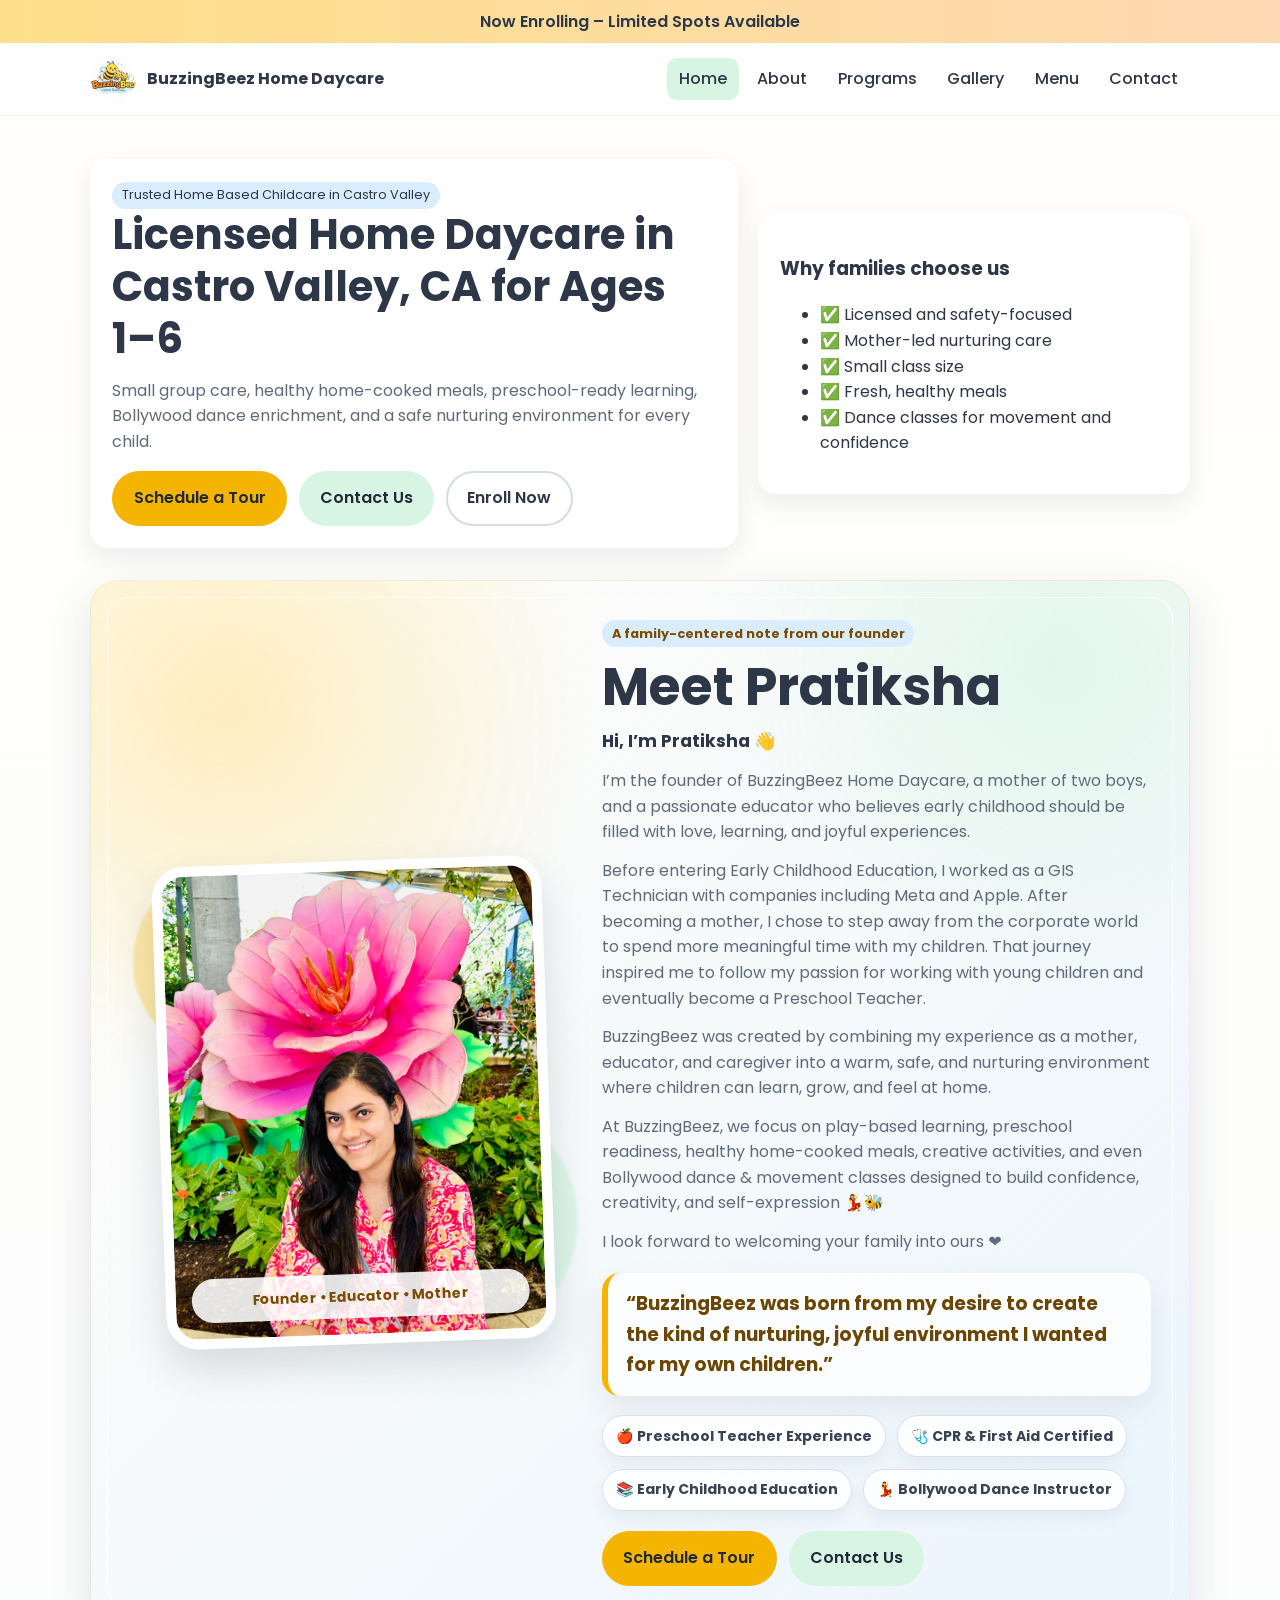
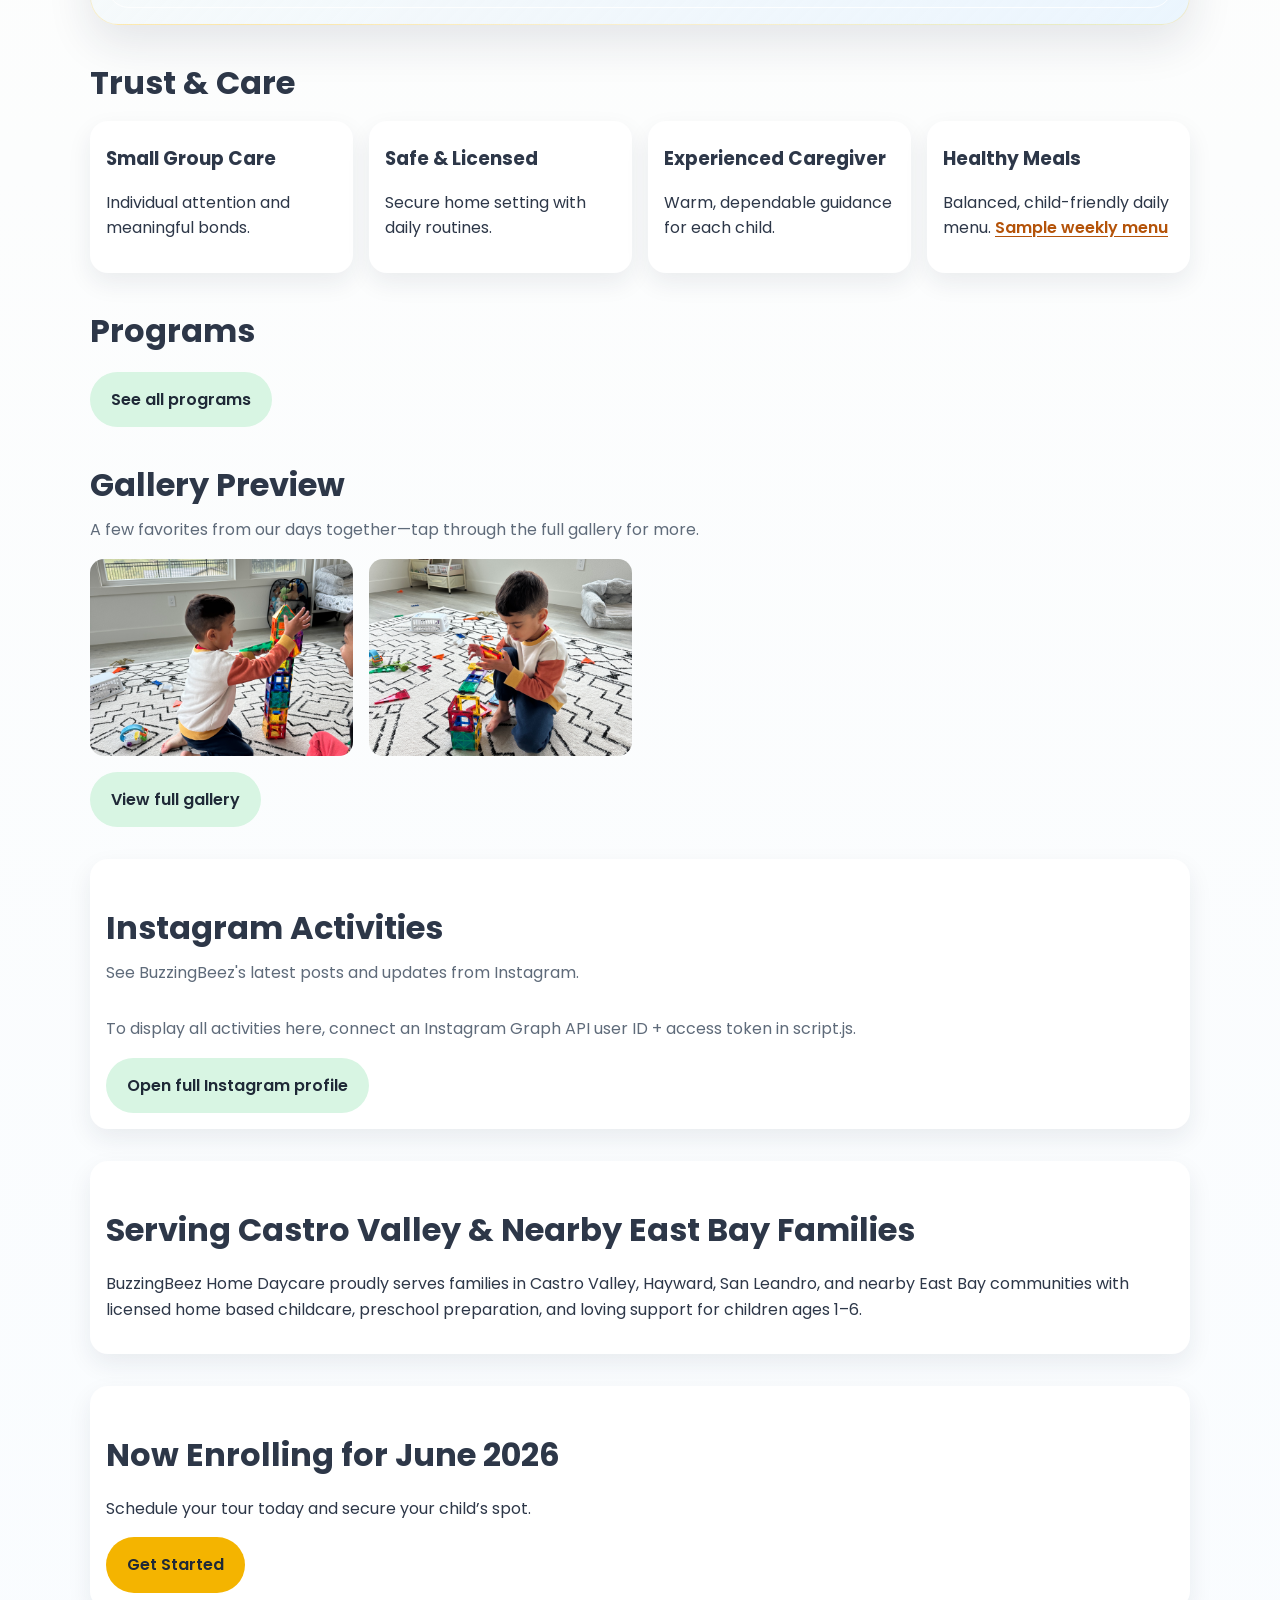
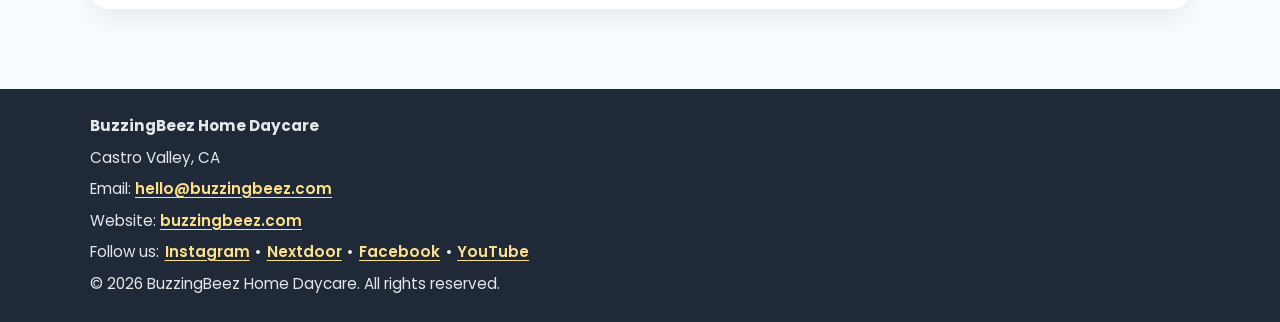
==== index.html @ 868f7691 "Add Instagram activities section with Graph API integration" ====
<!doctype html>
<html lang="en">
<head>
  <meta charset="UTF-8" />
  <meta name="viewport" content="width=device-width,initial-scale=1" />
  <title>Licensed Home Daycare in Castro Valley, CA | BuzzingBeez Home Daycare</title>
  <meta name="description" content="Licensed home daycare in Castro Valley for ages 1–6 with small group care, healthy home-cooked meals, preschool learning, and Bollywood dance enrichment." />
  <meta name="keywords" content="daycare, Castro Valley daycare, home daycare" />
  <link rel="canonical" href="https://buzzingbeez.com/" />
  <meta property="og:type" content="website" />
  <meta property="og:title" content="Licensed Home Daycare in Castro Valley, CA | BuzzingBeez Home Daycare" />
  <meta property="og:description" content="Licensed home daycare in Castro Valley for ages 1–6 with small group care, healthy home-cooked meals, preschool learning, and Bollywood dance enrichment." />
  <meta property="og:url" content="https://buzzingbeez.com/" />
  <meta property="og:image" content="https://buzzingbeez.com/assets/logo.png" />
  <meta name="twitter:card" content="summary_large_image" />
  <meta name="twitter:title" content="Licensed Home Daycare in Castro Valley, CA | BuzzingBeez Home Daycare" />
  <meta name="twitter:description" content="Licensed home daycare in Castro Valley for ages 1–6 with small group care, healthy home-cooked meals, preschool learning, and Bollywood dance enrichment." />
  <meta name="twitter:image" content="https://buzzingbeez.com/assets/logo.png" />

  <link rel="preconnect" href="https://fonts.googleapis.com">
  <link rel="preconnect" href="https://fonts.gstatic.com" crossorigin>
  <link href="https://fonts.googleapis.com/css2?family=Poppins:wght@400;500;600;700&display=swap" rel="stylesheet">
  <link rel="icon" href="assets/logo.png" type="image/png">
  <link rel="stylesheet" href="styles.css" />
<!-- Google tag (gtag.js) -->
<script async src="https://www.googletagmanager.com/gtag/js?id=G-1Y5N1Q3XLL"></script>
<script>
  window.dataLayer = window.dataLayer || [];
  function gtag(){dataLayer.push(arguments);}
  gtag('js', new Date());

  gtag('config', 'G-1Y5N1Q3XLL');
</script>
<script type="application/ld+json">
{
  "@context":"https://schema.org",
  "@type":["LocalBusiness","ChildCare","Preschool"],
  "name":"BuzzingBeez Home Daycare",
  "url":"https://buzzingbeez.com/",
  "image":"https://buzzingbeez.com/assets/logo.png",
  "telephone":"+1-510-674-7996",
  "email":"hello@buzzingbeez.com",
  "address":{"@type":"PostalAddress","streetAddress":"25852 Five Canyons Pkwy","addressLocality":"Castro Valley","addressRegion":"CA","postalCode":"94552","addressCountry":"US"},
  "areaServed":["Castro Valley","Hayward","San Leandro","East Bay"],
  "priceRange":"$$",
  "openingHoursSpecification":[{"@type":"OpeningHoursSpecification","dayOfWeek":["Monday","Tuesday","Wednesday","Thursday","Friday"],"opens":"08:30","closes":"17:30"}],
  "description":"Licensed home based childcare in Castro Valley for ages 1–6 with preschool learning, healthy meals, and dance enrichment."
}
</script>
</head>
<body>
  <div class="banner">Now Enrolling – Limited Spots Available</div>
  <header class="site-header"><div class="container header-inner"><a class="brand" href="index.html"><img src="assets/logo.png" alt="BuzzingBeez logo"><span>BuzzingBeez Home Daycare</span></a><button class="menu-toggle" aria-label="Open menu" aria-expanded="false">☰</button><nav class="nav-links"><a class="active" href="index.html">Home</a><a href="about.html">About</a><a href="programs.html">Programs</a><a href="gallery.html">Gallery</a><a href="menu.html">Menu</a><a href="contact.html">Contact</a></nav></div></header>
  <main class="container">
    <section class="hero"><div class="hero-card fade-in"><span class="badge">Trusted Home Based Childcare in Castro Valley</span><h1>Licensed Home Daycare in Castro Valley, CA for Ages 1–6</h1><p>Small group care, healthy home-cooked meals, preschool-ready learning, Bollywood dance enrichment, and a safe nurturing environment for every child.</p><div class="btn-row"><a class="btn btn-primary" href="contact.html">Schedule a Tour</a><a class="btn btn-secondary" href="contact.html">Contact Us</a><a class="btn btn-outline" href="contact.html#inquiry-form">Enroll Now</a></div></div><div class="hero-card fade-in"><h3>Why families choose us</h3><ul><li>✅ Licensed and safety-focused</li><li>✅ Mother-led nurturing care</li><li>✅ Small class size</li><li>✅ Fresh, healthy meals</li><li>✅ Dance classes for movement and confidence</li></ul></div></section>
    <section class="section meet-pratiksha fade-in" aria-labelledby="meet-pratiksha-title">
      <div class="meet-pratiksha__photo-wrap">
        <div class="meet-pratiksha__accent meet-pratiksha__accent--sun" aria-hidden="true"></div>
        <div class="meet-pratiksha__accent meet-pratiksha__accent--mint" aria-hidden="true"></div>
        <figure class="meet-pratiksha__photo-card">
          <img src="assets/gallery/pratiksha.jpg" alt="Pratiksha helping children during play-based learning at BuzzingBeez Home Daycare" decoding="async" fetchpriority="high">
          <figcaption>Founder • Educator • Mother</figcaption>
        </figure>
      </div>
      <div class="meet-pratiksha__content">
        <span class="badge meet-pratiksha__eyebrow">A family-centered note from our founder</span>
        <h2 id="meet-pratiksha-title">Meet Pratiksha</h2>
        <div class="meet-pratiksha__bio">
          <p><strong>Hi, I’m Pratiksha 👋</strong></p>
          <p>I’m the founder of BuzzingBeez Home Daycare, a mother of two boys, and a passionate educator who believes early childhood should be filled with love, learning, and joyful experiences.</p>
          <p>Before entering Early Childhood Education, I worked as a GIS Technician with companies including Meta and Apple. After becoming a mother, I chose to step away from the corporate world to spend more meaningful time with my children. That journey inspired me to follow my passion for working with young children and eventually become a Preschool Teacher.</p>
          <p>BuzzingBeez was created by combining my experience as a mother, educator, and caregiver into a warm, safe, and nurturing environment where children can learn, grow, and feel at home.</p>
          <p>At BuzzingBeez, we focus on play-based learning, preschool readiness, healthy home-cooked meals, creative activities, and even Bollywood dance &amp; movement classes designed to build confidence, creativity, and self-expression 💃🐝</p>
          <p>I look forward to welcoming your family into ours ❤️</p>
        </div>
        <blockquote class="meet-pratiksha__quote">“BuzzingBeez was born from my desire to create the kind of nurturing, joyful environment I wanted for my own children.”</blockquote>
        <div class="meet-pratiksha__badges" aria-label="Pratiksha qualifications and experience">
          <span>🍎 Preschool Teacher Experience</span>
          <span>🩺 CPR &amp; First Aid Certified</span>
          <span>📚 Early Childhood Education</span>
          <span>💃 Bollywood Dance Instructor</span>
        </div>
        <div class="btn-row meet-pratiksha__actions">
          <a class="btn btn-primary" href="contact.html">Schedule a Tour</a>
          <a class="btn btn-secondary" href="contact.html">Contact Us</a>
        </div>
      </div>
    </section>
    <section class="section fade-in"><h2>Trust & Care</h2><div class="grid cols-4"><article class="card trust-item"><h3>Small Group Care</h3><p>Individual attention and meaningful bonds.</p></article><article class="card trust-item"><h3>Safe & Licensed</h3><p>Secure home setting with daily routines.</p></article><article class="card trust-item"><h3>Experienced Caregiver</h3><p>Warm, dependable guidance for each child.</p></article><article class="card trust-item"><h3>Healthy Meals</h3><p>Balanced, child-friendly daily menu. <a href="menu.html" class="text-link">Sample weekly menu</a></p></article></div></section>
    <section class="section fade-in"><h2>Programs</h2><div class="btn-row"><a class="btn btn-secondary" href="programs.html">See all programs</a></div></section>
    <section class="section fade-in"><h2>Gallery Preview</h2><p class="section-lead">A few favorites from our days together—tap through the full gallery for more.</p><div class="grid gallery-grid"><img loading="lazy" decoding="async" fetchpriority="low" src="assets/gallery/photo1.jpg" alt="Children doing art project"><img loading="lazy" decoding="async" fetchpriority="low" src="assets/gallery/photo2.jpg" alt="Play area setup"><img loading="lazy" decoding="async" fetchpriority="low" src="assets/gallery/photo3.jpg" alt="Outdoor playtime"><img loading="lazy" decoding="async" fetchpriority="low" src="assets/gallery/photo4.jpg" alt="Reading corner"></div><div class="btn-row"><a class="btn btn-secondary" href="gallery.html">View full gallery</a></div></section>
    

    <section class="section fade-in" aria-labelledby="instagram-activities-title">
      <div class="card instagram-feed">
        <div class="instagram-feed__header">
          <h2 id="instagram-activities-title">Instagram Activities</h2>
          <p class="section-lead">See BuzzingBeez's latest posts and updates from Instagram.</p>
        </div>
        <div id="instagram-feed-grid" class="instagram-feed__grid" aria-live="polite"></div>
        <p id="instagram-feed-message" class="instagram-feed__message">Loading latest activities…</p>
        <div class="btn-row">
          <a class="btn btn-secondary" href="https://www.instagram.com/buzzingbeezdaycare/" target="_blank" rel="noopener noreferrer">Open full Instagram profile</a>
        </div>
      </div>
    </section>

    <section class="section fade-in"><div class="card"><h2>Serving Castro Valley & Nearby East Bay Families</h2><p>BuzzingBeez Home Daycare proudly serves families in Castro Valley, Hayward, San Leandro, and nearby East Bay communities with licensed home based childcare, preschool preparation, and loving support for children ages 1–6.</p></div></section>
    <section class="section fade-in"><div class="card"><h2>Now Enrolling for June 2026</h2><p>Schedule your tour today and secure your child’s spot.</p><a class="btn btn-primary" href="contact.html">Get Started</a></div></section>
  </main>
  <a class="mobile-sticky-cta" href="contact.html">Schedule a Tour</a>
  <footer class="site-footer"><div class="container footer-grid"><strong>BuzzingBeez Home Daycare</strong><span>Castro Valley, CA</span><span>Email: <a href="mailto:hello@buzzingbeez.com">hello@buzzingbeez.com</a></span><span>Website: <a href="https://buzzingbeez.com/">buzzingbeez.com</a></span><span class="social-links">Follow us: <a href="https://www.instagram.com/buzzingbeezdaycare" target="_blank" rel="noopener noreferrer">Instagram</a> <span aria-hidden="true">•</span> <a href="https://nextdoor.com/page/buzzingbeez-home-daycare-castro-valley-ca/" target="_blank" rel="noopener noreferrer">Nextdoor</a> <span aria-hidden="true">•</span> <a href="https://www.facebook.com/profile.php?id=61589444971246" target="_blank" rel="noopener noreferrer">Facebook</a> <span aria-hidden="true">•</span> <a href="https://www.youtube.com/@buzzingbeezdaycare" target="_blank" rel="noopener noreferrer">YouTube</a></span><span>© 2026 BuzzingBeez Home Daycare. All rights reserved.</span></div></footer>
  <script src="script.js"></script>
</body>
</html>
---- styles.css ----
:root {
  --bg: #fffdf8;
  --surface: #ffffff;
  --text: #2d3748;
  --muted: #5f6b7a;
  --yellow: #ffe08a;
  --mint: #d8f5e3;
  --sky: #d9edff;
  --orange: #ffd9b3;
  --accent: #f4b400;
  --radius: 18px;
  --shadow: 0 10px 24px rgba(25, 38, 60, 0.08);
}
* { box-sizing: border-box; }
html { scroll-behavior: smooth; }
body {
  margin: 0;
  font-family: 'Poppins', system-ui, -apple-system, Segoe UI, Roboto, sans-serif;
  color: var(--text);
  background: linear-gradient(180deg, #fffefb 0%, #f9fcff 100%);
  line-height: 1.6;
}
a { color: inherit; text-decoration: none; }
img { max-width: 100%; display: block; }
.container { width: min(1100px, 92%); margin: 0 auto; }
.site-header {
  position: sticky; top: 0; z-index: 1000;
  backdrop-filter: blur(10px);
  background: rgba(255, 255, 255, 0.9);
  border-bottom: 1px solid #edf2f7;
}
.header-inner { display: flex; align-items: center; justify-content: space-between; padding: .8rem 0; }
.brand { display: flex; align-items: center; gap: .7rem; font-weight: 700; }
.brand img { width: 46px; height: 46px; object-fit: cover; border-radius: 50%; }
.menu-toggle {
  border: 0; background: var(--sky); border-radius: 12px; padding: .5rem .65rem; font-size: 1.2rem;
}
.nav-links { display: none; flex-direction: column; gap: .5rem; padding: .8rem 0 1rem; }
.nav-links a { padding: .5rem .75rem; border-radius: 10px; font-weight: 500; }
.nav-links a:hover, .nav-links a.active { background: var(--mint); }
.nav-links.open { display: flex; }
.banner {
  background: linear-gradient(90deg, var(--yellow), var(--orange));
  text-align: center; padding: .55rem 1rem; font-weight: 600;
}
main { padding: 1.5rem 0 3rem; }
.hero { display: grid; gap: 1.2rem; align-items: center; margin: 1.2rem 0 2rem; }
.hero-card {
  background: var(--surface); border-radius: var(--radius); padding: 1.4rem;
  box-shadow: var(--shadow);
}
.hero h1 { line-height: 1.25; font-size: clamp(1.7rem, 4vw, 2.6rem); margin: 0 0 .8rem; }
.hero p { color: var(--muted); margin: 0; }
.btn-row { display: flex; flex-wrap: wrap; gap: .75rem; margin-top: 1rem; }
.btn {
  display: inline-block; border-radius: 999px; padding: .8rem 1.2rem;
  font-weight: 600; border: 2px solid transparent;
}
.btn-primary { background: var(--accent); color: #1f2937; }
.btn-secondary { background: var(--mint); color: #1f2937; }
.btn-outline { border-color: #d4dce6; background: white; }
.section { margin-top: 2rem; }
.section h2 { font-size: clamp(1.35rem, 3vw, 2rem); margin-bottom: .8rem; }
.grid { display: grid; gap: 1rem; }
.card {
  background: var(--surface); border-radius: var(--radius); padding: 1rem;
  box-shadow: var(--shadow);
}
.section-lead { color: var(--muted); margin: -0.35rem 0 1rem; max-width: 42rem; }
.text-link {
  color: #b45309;
  font-weight: 600;
  text-decoration: underline;
  text-underline-offset: 3px;
}
.text-link:hover { color: #92400e; }
.faq-list { margin: 0; }
.faq-list dt { font-weight: 600; margin-top: 1rem; color: var(--text); }
.faq-list dt:first-child { margin-top: 0; }
.faq-list dd { margin: 0.35rem 0 0; color: var(--muted); padding: 0; }
.menu-note { margin-top: 1rem; }
.menu-note p { margin: 0; color: var(--muted); }

.meet-pratiksha {
  position: relative;
  display: grid;
  gap: 1.5rem;
  overflow: hidden;
  border: 1px solid rgba(244, 180, 0, 0.18);
  border-radius: 28px;
  padding: clamp(1.1rem, 4vw, 2.4rem);
  background:
    radial-gradient(circle at 12% 12%, rgba(255, 224, 138, 0.52), transparent 28%),
    radial-gradient(circle at 88% 8%, rgba(216, 245, 227, 0.65), transparent 24%),
    linear-gradient(135deg, rgba(255, 253, 248, 0.98), rgba(217, 237, 255, 0.48));
  box-shadow: 0 18px 45px rgba(25, 38, 60, 0.11);
}
.meet-pratiksha::before {
  content: "";
  position: absolute;
  inset: 1rem;
  border: 1px solid rgba(255, 255, 255, 0.85);
  border-radius: 22px;
  pointer-events: none;
}
.meet-pratiksha__photo-wrap {
  position: relative;
  min-height: 360px;
  display: grid;
  place-items: center;
}
.meet-pratiksha__accent {
  position: absolute;
  border-radius: 999px;
  filter: blur(1px);
  animation: float-soft 8s ease-in-out infinite;
}
.meet-pratiksha__accent--sun {
  width: 12rem;
  height: 12rem;
  top: 0.3rem;
  left: 0.2rem;
  background: rgba(255, 224, 138, 0.7);
}
.meet-pratiksha__accent--mint {
  width: 15rem;
  height: 15rem;
  right: 0;
  bottom: 0.2rem;
  background: rgba(216, 245, 227, 0.78);
  animation-delay: -3s;
}
.meet-pratiksha__photo-card {
  position: relative;
  z-index: 1;
  width: min(100%, 390px);
  margin: 0;
  overflow: hidden;
  border: 10px solid rgba(255, 255, 255, 0.88);
  border-radius: 32px;
  background: white;
  box-shadow: 0 20px 42px rgba(45, 55, 72, 0.16);
  transform: rotate(-2deg);
}
.meet-pratiksha__photo-card img {
  width: 100%;
  aspect-ratio: 4 / 5;
  object-fit: cover;
  object-position: 58% 42%;
}
.meet-pratiksha__photo-card figcaption {
  position: absolute;
  left: 1rem;
  right: 1rem;
  bottom: 1rem;
  border-radius: 999px;
  padding: .65rem .85rem;
  background: rgba(255, 255, 255, 0.88);
  color: #7a4c00;
  font-size: .88rem;
  font-weight: 700;
  text-align: center;
  box-shadow: 0 8px 22px rgba(25, 38, 60, 0.1);
}
.meet-pratiksha__content {
  position: relative;
  z-index: 1;
}
.meet-pratiksha__eyebrow {
  background: rgba(255, 224, 138, 0.72);
  color: #7a4c00;
  font-weight: 700;
}
.meet-pratiksha h2 {
  margin: .65rem 0 .8rem;
  line-height: 1.1;
  font-size: clamp(2rem, 5vw, 3.25rem);
}
.meet-pratiksha__bio {
  display: grid;
  gap: .8rem;
  color: var(--muted);
}
.meet-pratiksha__bio p {
  margin: 0;
}
.meet-pratiksha__bio strong {
  color: var(--text);
  font-size: 1.08rem;
}
.meet-pratiksha__quote {
  margin: 1.2rem 0;
  border-left: 6px solid var(--accent);
  border-radius: 18px;
  padding: 1rem 1.1rem;
  background: rgba(255, 255, 255, 0.78);
  color: #6b4600;
  font-size: clamp(1rem, 2vw, 1.18rem);
  font-weight: 700;
  box-shadow: 0 12px 30px rgba(25, 38, 60, 0.08);
}
.meet-pratiksha__badges {
  display: flex;
  flex-wrap: wrap;
  gap: .7rem;
}
.meet-pratiksha__badges span {
  display: inline-flex;
  align-items: center;
  gap: .35rem;
  border: 1px solid rgba(212, 220, 230, 0.85);
  border-radius: 999px;
  padding: .55rem .8rem;
  background: rgba(255, 255, 255, 0.82);
  color: #384252;
  font-size: .88rem;
  font-weight: 700;
  box-shadow: 0 8px 18px rgba(25, 38, 60, 0.06);
}
.meet-pratiksha__actions {
  margin-top: 1.25rem;
}
@keyframes float-soft {
  0%, 100% { transform: translate3d(0, 0, 0) scale(1); }
  50% { transform: translate3d(0.45rem, -0.65rem, 0) scale(1.04); }
}
@media (prefers-reduced-motion: reduce) {
  .meet-pratiksha__accent { animation: none; }
}

.schedule-list {
  display: grid;
  gap: .75rem;
}
.schedule-item {
  display: grid;
  gap: .25rem;
  align-items: center;
  background: var(--surface);
  border-left: 6px solid var(--accent);
  border-radius: 14px;
  padding: .9rem 1rem;
  box-shadow: var(--shadow);
}
.schedule-item time {
  color: #7a4c00;
  font-weight: 700;
}
.schedule-item span {
  color: var(--text);
  font-weight: 500;
}
.badge { display: inline-block; background: var(--sky); border-radius: 999px; padding: .2rem .6rem; font-size: .8rem; }
.trust-item h3 { margin: .4rem 0; }
.gallery-grid { grid-template-columns: repeat(2, 1fr); }
.gallery-grid img { border-radius: 14px; aspect-ratio: 4/3; object-fit: cover; }

.videos-section .section-header { margin-bottom: 1.25rem; }
.videos-section .section-subtitle {
  font-size: clamp(1.35rem, 3vw, 2rem);
  font-weight: 700;
  margin: 0 0 0.5rem;
  color: var(--text);
}
.videos-section .section-description {
  margin: 0;
  max-width: 42rem;
  color: var(--muted);
  line-height: 1.6;
}
.videos-grid {
  display: grid;
  gap: 1rem;
  grid-template-columns: 1fr;
}
.video-card {
  background: var(--surface);
  border-radius: var(--radius);
  overflow: hidden;
  box-shadow: var(--shadow);
  padding: 0;
}
.video-wrapper {
  position: relative;
  width: 100%;
  padding-bottom: 56.25%;
  height: 0;
  background: #111827;
  border-radius: var(--radius);
  overflow: hidden;
}
.video-wrapper iframe {
  position: absolute;
  top: 0;
  left: 0;
  width: 100%;
  height: 100%;
  border: 0;
}

.gallery-placeholder {
  display: grid;
  place-items: center;
  min-height: 140px;
  aspect-ratio: 4/3;
  border: 2px dashed #d4dce6;
  border-radius: 14px;
  background: linear-gradient(135deg, rgba(255, 224, 138, 0.35), rgba(217, 237, 255, 0.55));
  color: var(--muted);
  font-weight: 600;
  text-align: center;
  padding: 1rem;
}
.table-wrap { overflow-x: auto; border-radius: 14px; box-shadow: var(--shadow); }
table { width: 100%; border-collapse: collapse; background: white; }
th, td { padding: .9rem; border-bottom: 1px solid #edf2f7; text-align: left; }
th { background: var(--sky); }
form { display: grid; gap: .9rem; }
label { font-weight: 500; font-size: .95rem; }
input, textarea {
  width: 100%; padding: .75rem .85rem; border-radius: 12px; border: 1px solid #d8e0ea;
  font: inherit;
}
textarea { min-height: 120px; resize: vertical; }
.success {
  display: none; padding: .8rem; border-radius: 12px; background: #ecfdf3; border: 1px solid #88e0b2;
}
.site-footer {
  background: #1f2937; color: #e5e7eb; padding: 1.6rem 0; margin-top: 2rem;
}
.site-footer .footer-grid span:not(.social-links) a {
  color: var(--yellow);
  font-weight: 600;
  text-decoration: underline;
  text-underline-offset: 3px;
}
.footer-grid { display: grid; gap: .45rem; font-size: .95rem; }
.social-links { display: flex; flex-wrap: wrap; gap: .35rem; align-items: center; }
.social-links a { color: var(--yellow); font-weight: 600; text-decoration: underline; text-underline-offset: 3px; }
.social-links a:hover { color: var(--orange); }
.fade-in { opacity: 0; transform: translateY(18px); transition: .5s ease; }
.fade-in.visible { opacity: 1; transform: translateY(0); }
@media (min-width: 768px) {
  .menu-toggle { display: none; }
  .nav-links { display: flex !important; flex-direction: row; align-items: center; gap: .4rem; padding: 0; }
  .hero { grid-template-columns: 1.2fr .8fr; }
  .meet-pratiksha { grid-template-columns: .9fr 1.1fr; align-items: center; }
  .grid.cols-3 { grid-template-columns: repeat(3, 1fr); }
  .grid.cols-4 { grid-template-columns: repeat(4, 1fr); }
  .schedule-item { grid-template-columns: 11rem 1fr; gap: 1rem; }
  .gallery-grid { grid-template-columns: repeat(4, 1fr); }
  .videos-grid { grid-template-columns: repeat(3, 1fr); }
}

.gallery-item { margin: 0; }
.gallery-item figcaption { font-size: .78rem; color: var(--muted); margin-top: .35rem; }
.mobile-sticky-cta { display:none; }
iframe { width:100%; min-height:280px; border:0; border-radius:14px; }
@media (max-width: 768px) {
  .mobile-sticky-cta {
    display:block; position:fixed; bottom:14px; left:50%; transform:translateX(-50%);
    background: var(--accent); color:#1f2937; font-weight:700; padding:.75rem 1.2rem; border-radius:999px;
    box-shadow: 0 10px 24px rgba(25,38,60,.2); z-index:1100;
  }
}

.instagram-feed__grid {
  display: grid;
  grid-template-columns: repeat(auto-fit, minmax(190px, 1fr));
  gap: 0.85rem;
}
.instagram-activity {
  border-radius: 14px;
  overflow: hidden;
  border: 1px solid #e5eaf0;
  background: #fff;
}
.instagram-activity img {
  width: 100%;
  aspect-ratio: 1 / 1;
  object-fit: cover;
}
.instagram-activity__meta {
  padding: .6rem .75rem .75rem;
  font-size: .88rem;
  color: var(--muted);
}
.instagram-feed__message {
  color: var(--muted);
  margin: .9rem 0 0;
}
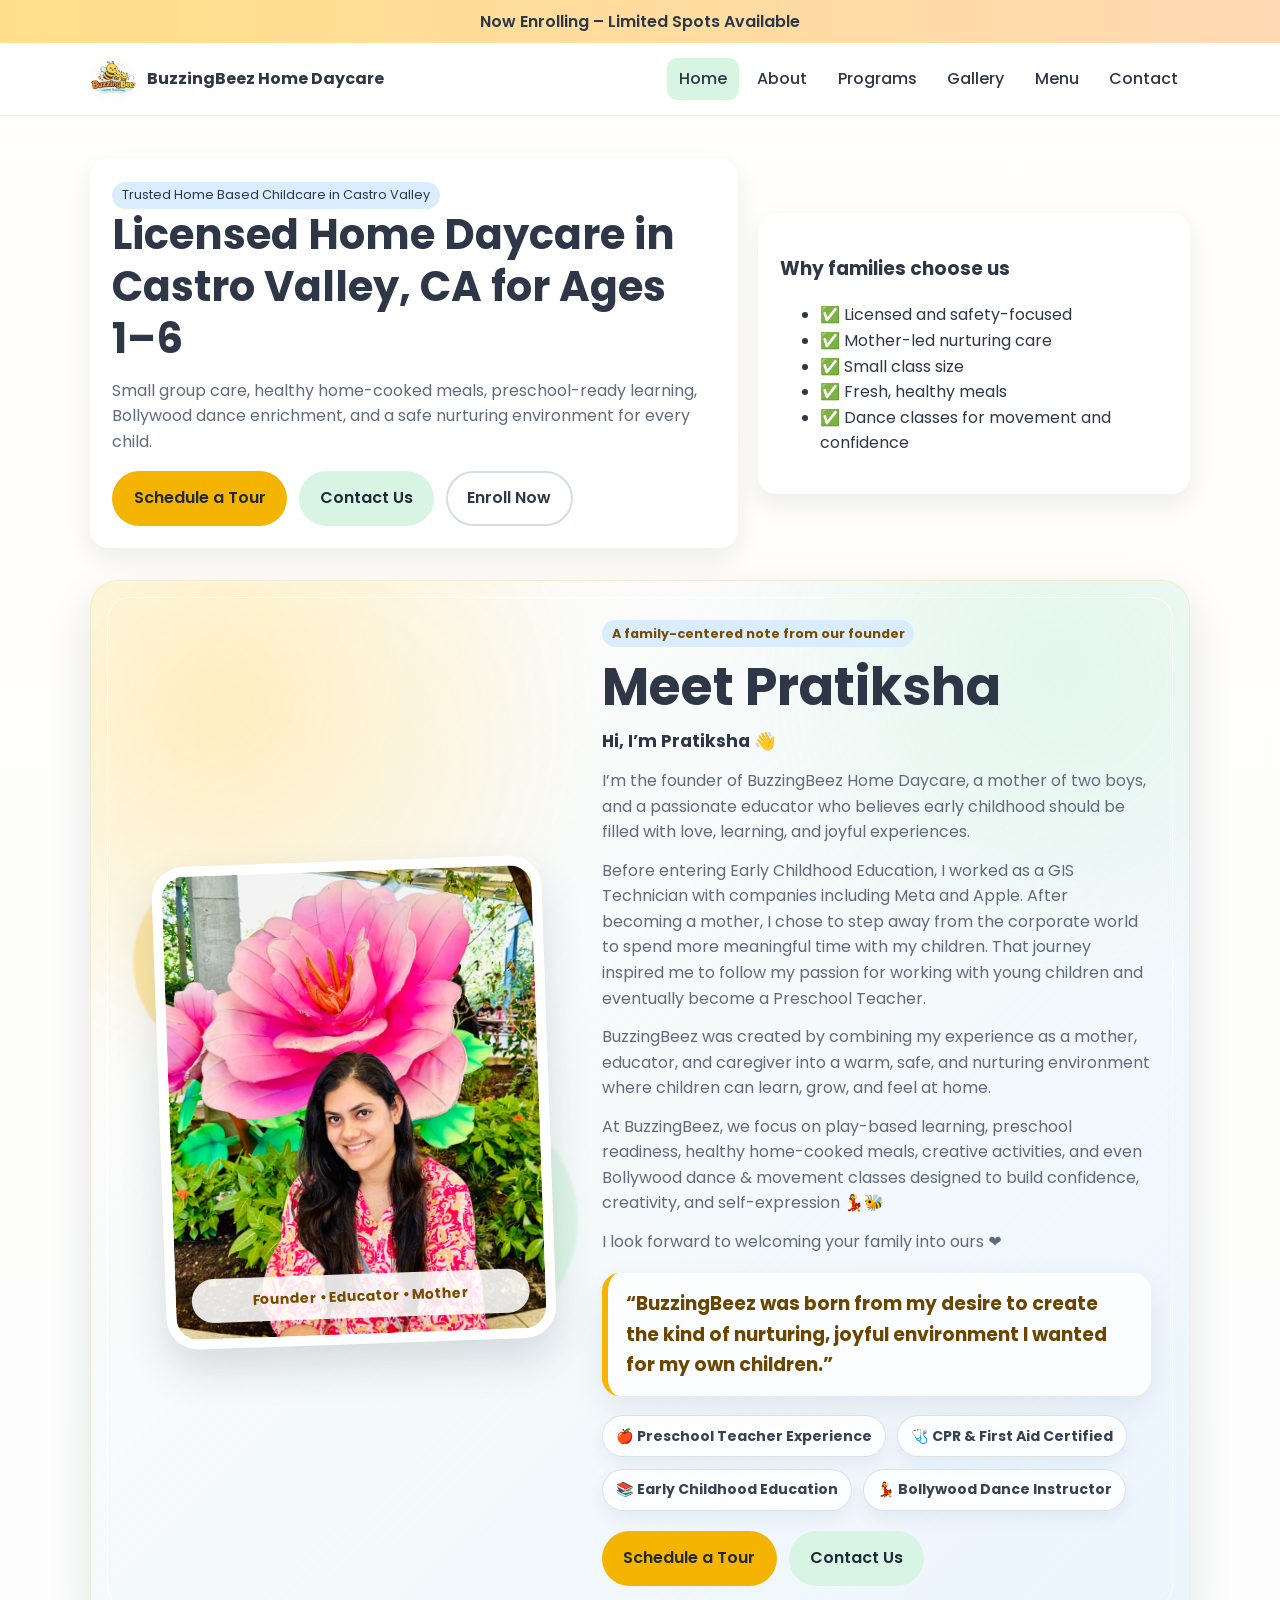
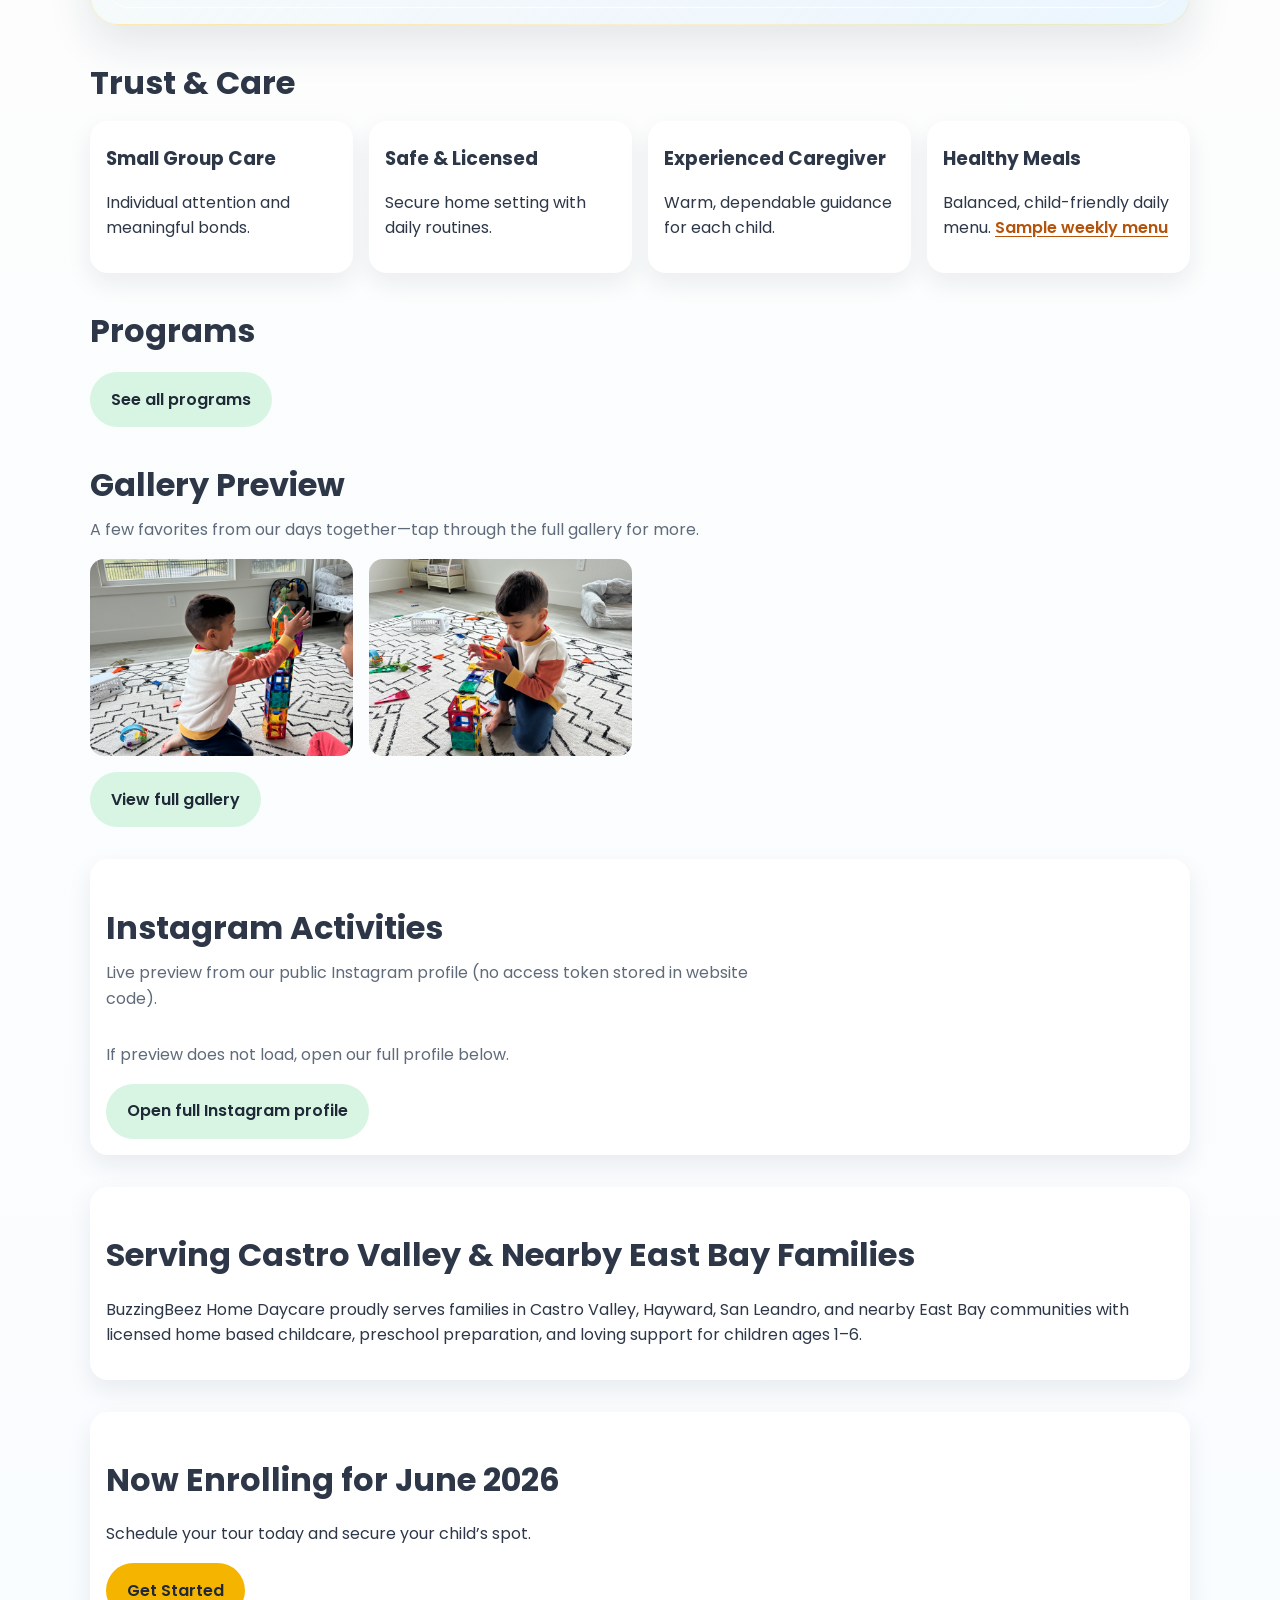
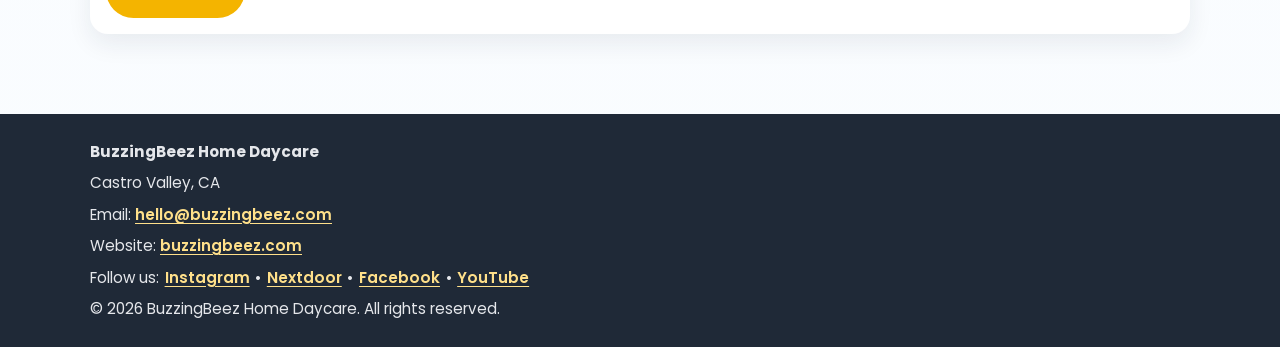
==== commit f71fe3d3: "Switch Instagram section to token-free public embed" ====
--- a/index.html
+++ b/index.html
@@ -95,10 +95,10 @@
       <div class="card instagram-feed">
         <div class="instagram-feed__header">
           <h2 id="instagram-activities-title">Instagram Activities</h2>
-          <p class="section-lead">See BuzzingBeez's latest posts and updates from Instagram.</p>
+          <p class="section-lead">Live preview from our public Instagram profile (no access token stored in website code).</p>
         </div>
-        <div id="instagram-feed-grid" class="instagram-feed__grid" aria-live="polite"></div>
-        <p id="instagram-feed-message" class="instagram-feed__message">Loading latest activities…</p>
+        <blockquote class="instagram-media" data-instgrm-permalink="https://www.instagram.com/buzzingbeezdaycare/?utm_source=ig_embed&utm_campaign=loading" data-instgrm-version="14" style="background:#FFF; border:0; margin:0 auto; max-width:540px; width:100%;"></blockquote>
+        <p class="instagram-feed__message">If preview does not load, open our full profile below.</p>
         <div class="btn-row">
           <a class="btn btn-secondary" href="https://www.instagram.com/buzzingbeezdaycare/" target="_blank" rel="noopener noreferrer">Open full Instagram profile</a>
         </div>
@@ -110,6 +110,7 @@
   </main>
   <a class="mobile-sticky-cta" href="contact.html">Schedule a Tour</a>
   <footer class="site-footer"><div class="container footer-grid"><strong>BuzzingBeez Home Daycare</strong><span>Castro Valley, CA</span><span>Email: <a href="mailto:hello@buzzingbeez.com">hello@buzzingbeez.com</a></span><span>Website: <a href="https://buzzingbeez.com/">buzzingbeez.com</a></span><span class="social-links">Follow us: <a href="https://www.instagram.com/buzzingbeezdaycare" target="_blank" rel="noopener noreferrer">Instagram</a> <span aria-hidden="true">•</span> <a href="https://nextdoor.com/page/buzzingbeez-home-daycare-castro-valley-ca/" target="_blank" rel="noopener noreferrer">Nextdoor</a> <span aria-hidden="true">•</span> <a href="https://www.facebook.com/profile.php?id=61589444971246" target="_blank" rel="noopener noreferrer">Facebook</a> <span aria-hidden="true">•</span> <a href="https://www.youtube.com/@buzzingbeezdaycare" target="_blank" rel="noopener noreferrer">YouTube</a></span><span>© 2026 BuzzingBeez Home Daycare. All rights reserved.</span></div></footer>
+  <script async src="https://www.instagram.com/embed.js"></script>
   <script src="script.js"></script>
 </body>
 </html>
--- a/styles.css
+++ b/styles.css
@@ -364,26 +364,9 @@
   }
 }
 
-.instagram-feed__grid {
-  display: grid;
-  grid-template-columns: repeat(auto-fit, minmax(190px, 1fr));
-  gap: 0.85rem;
-}
-.instagram-activity {
-  border-radius: 14px;
-  overflow: hidden;
-  border: 1px solid #e5eaf0;
-  background: #fff;
-}
-.instagram-activity img {
-  width: 100%;
-  aspect-ratio: 1 / 1;
-  object-fit: cover;
-}
-.instagram-activity__meta {
-  padding: .6rem .75rem .75rem;
-  font-size: .88rem;
-  color: var(--muted);
+.instagram-feed .instagram-media {
+  border-radius: 14px !important;
+  overflow: hidden !important;
 }
 .instagram-feed__message {
   color: var(--muted);
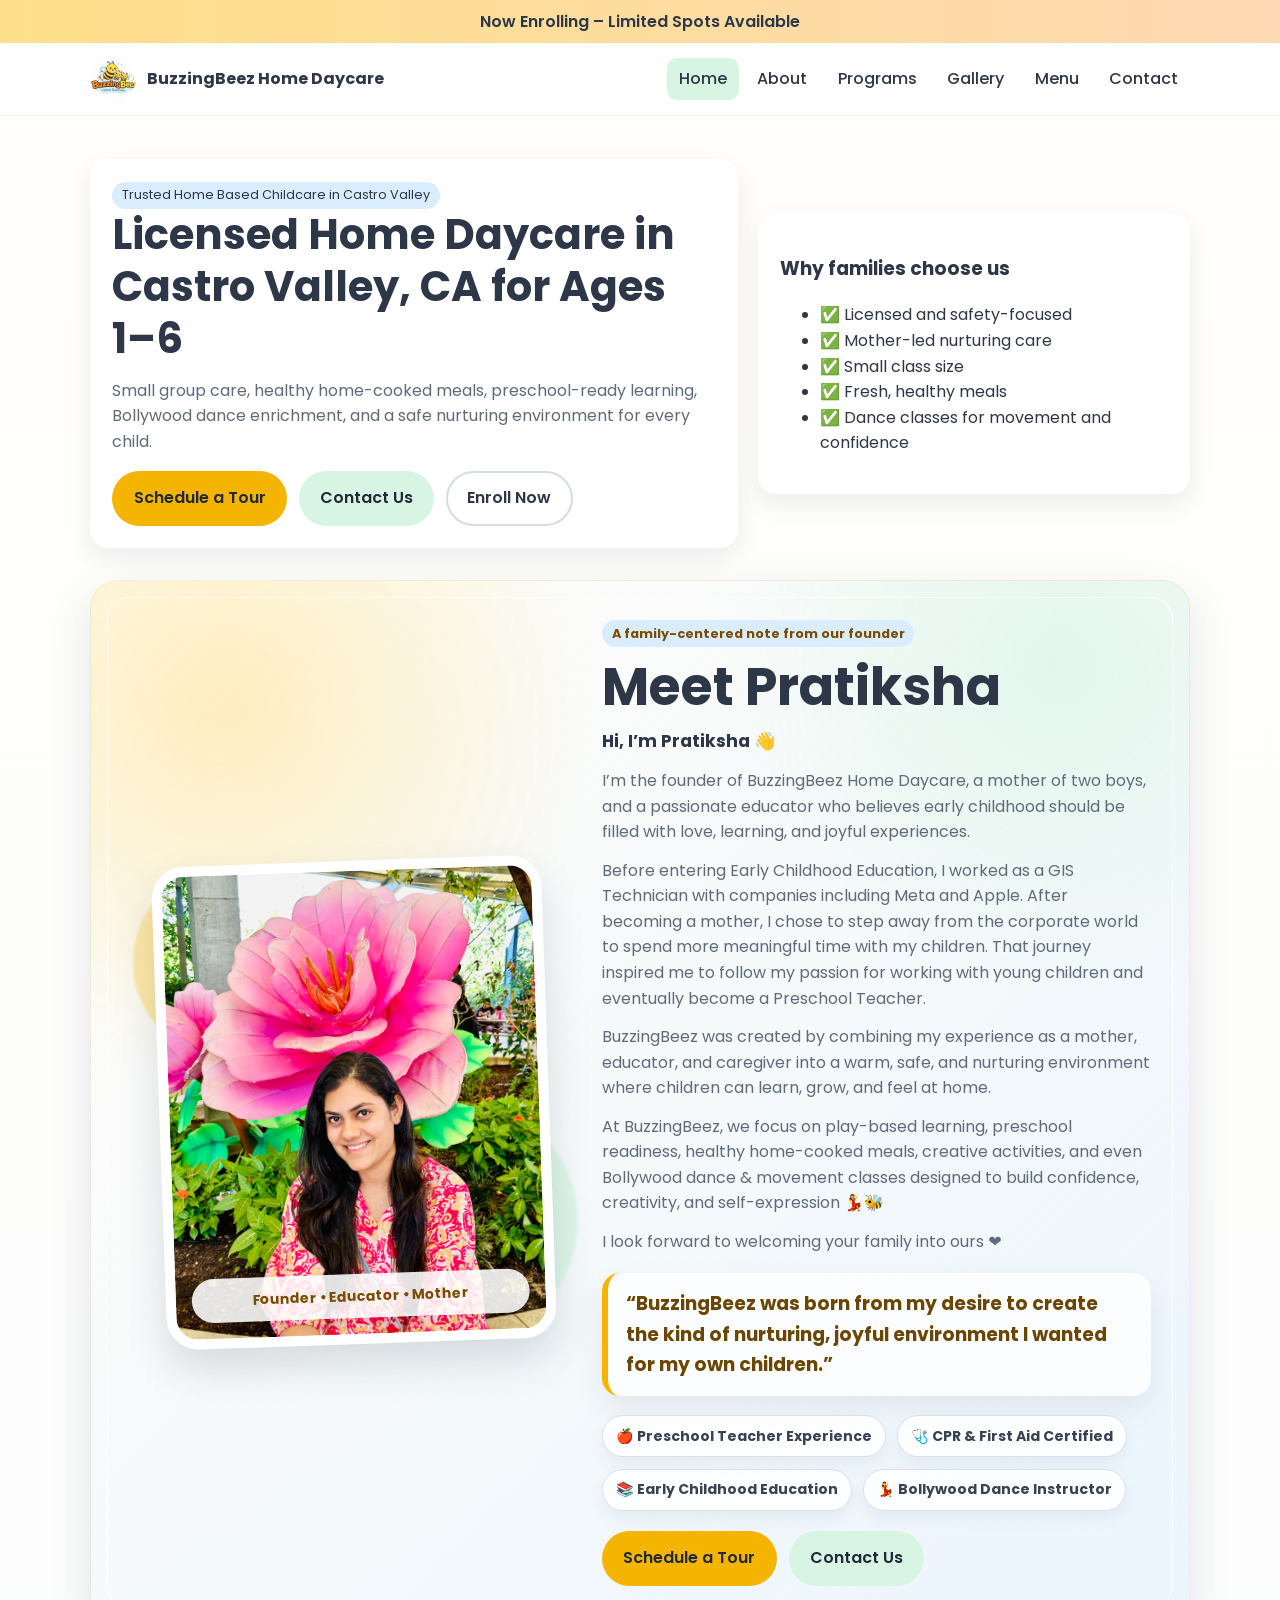
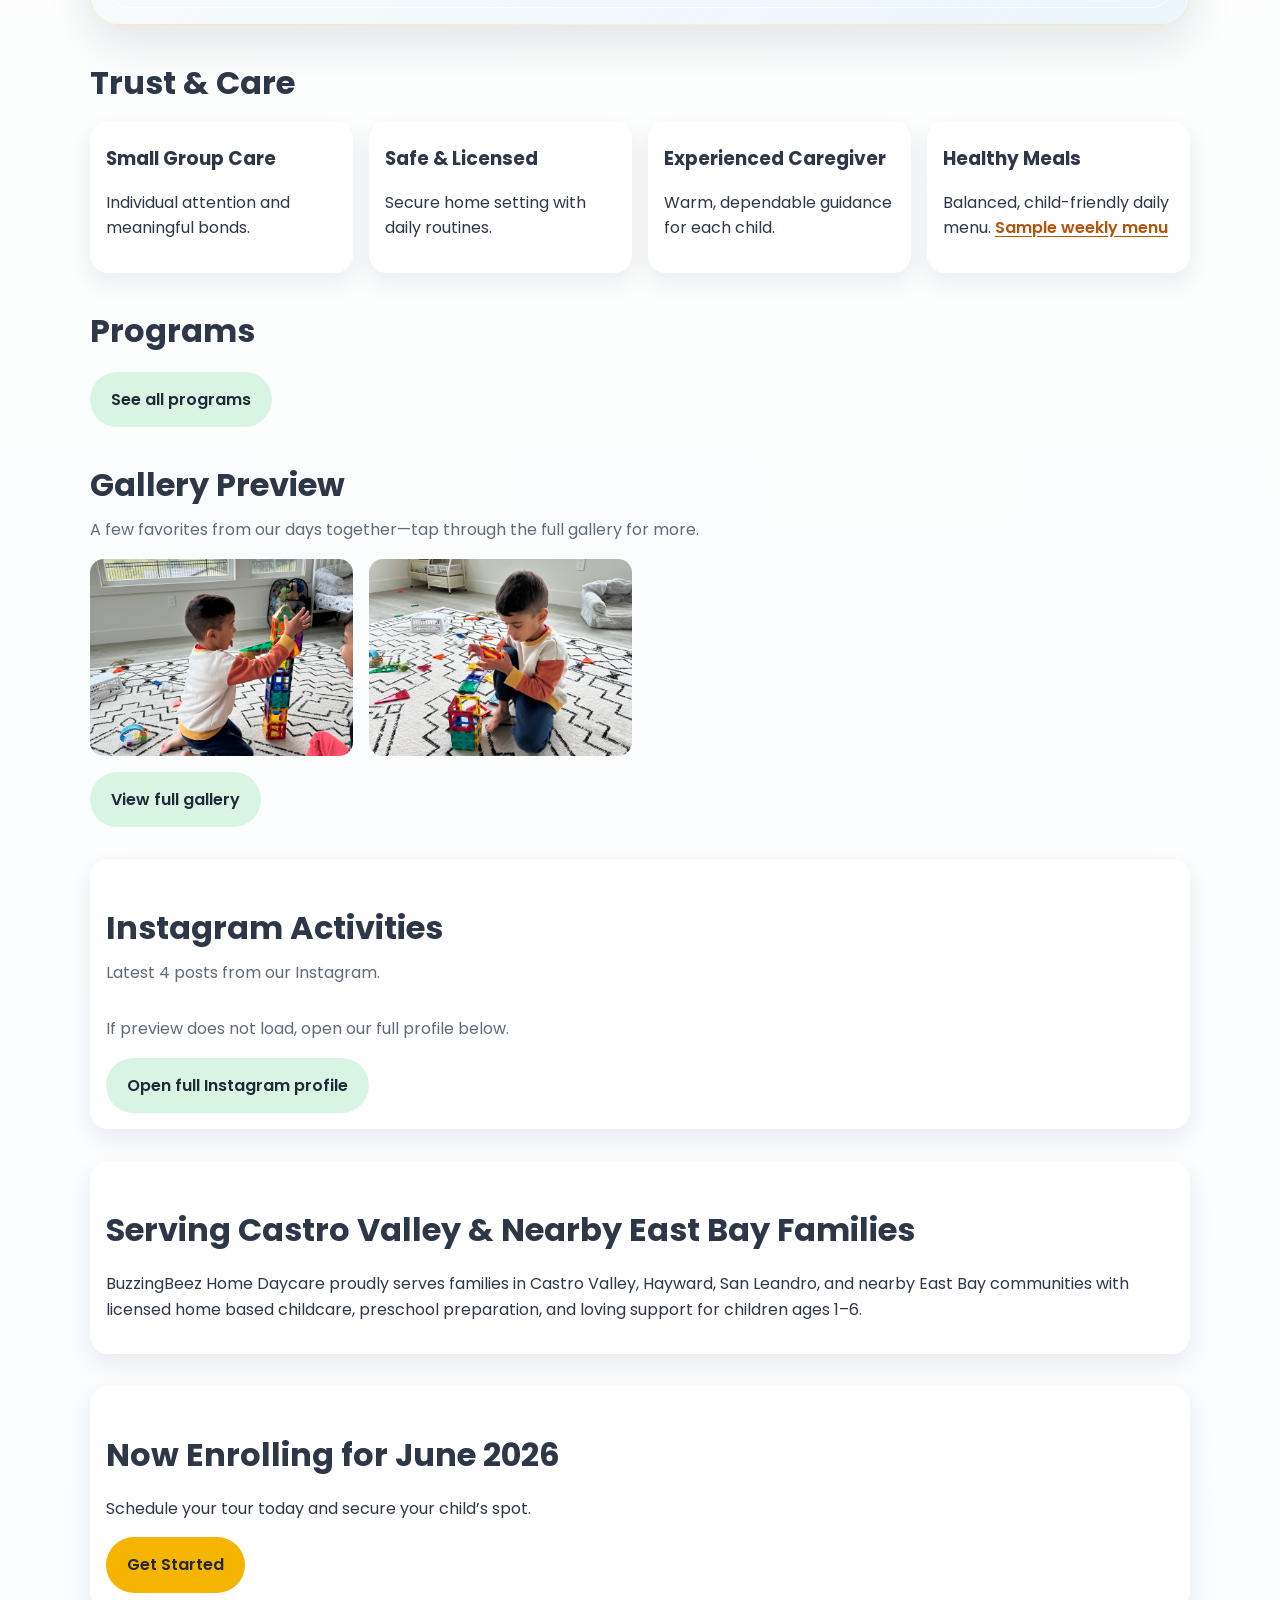
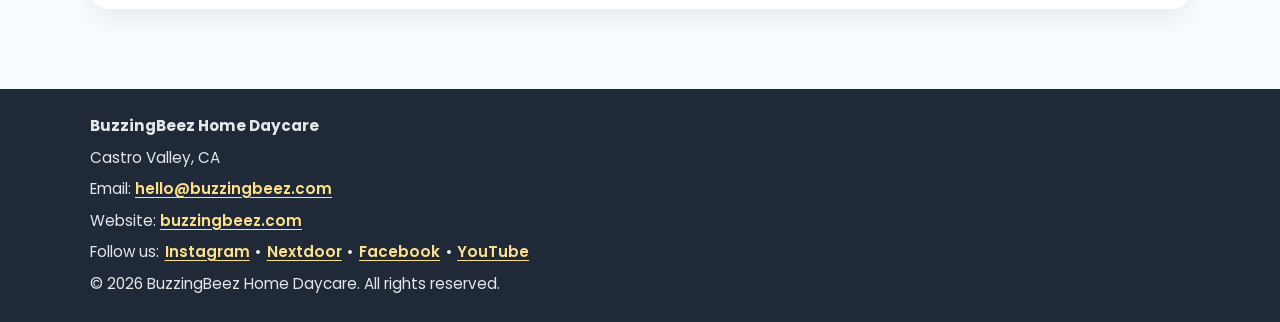
==== commit 85486883: "Limit Instagram section to four embedded posts" ====
--- a/index.html
+++ b/index.html
@@ -95,9 +95,9 @@
       <div class="card instagram-feed">
         <div class="instagram-feed__header">
           <h2 id="instagram-activities-title">Instagram Activities</h2>
-          <p class="section-lead">Live preview from our public Instagram profile (no access token stored in website code).</p>
+          <p class="section-lead">Latest 4 posts from our Instagram.</p>
         </div>
-        <blockquote class="instagram-media" data-instgrm-permalink="https://www.instagram.com/buzzingbeezdaycare/?utm_source=ig_embed&utm_campaign=loading" data-instgrm-version="14" style="background:#FFF; border:0; margin:0 auto; max-width:540px; width:100%;"></blockquote>
+        <div id="instagram-posts" class="instagram-feed__grid" aria-live="polite"></div>
         <p class="instagram-feed__message">If preview does not load, open our full profile below.</p>
         <div class="btn-row">
           <a class="btn btn-secondary" href="https://www.instagram.com/buzzingbeezdaycare/" target="_blank" rel="noopener noreferrer">Open full Instagram profile</a>
--- a/styles.css
+++ b/styles.css
@@ -364,6 +364,11 @@
   }
 }
 
+.instagram-feed__grid {
+  display: grid;
+  grid-template-columns: repeat(auto-fit, minmax(220px, 1fr));
+  gap: 0.8rem;
+}
 .instagram-feed .instagram-media {
   border-radius: 14px !important;
   overflow: hidden !important;
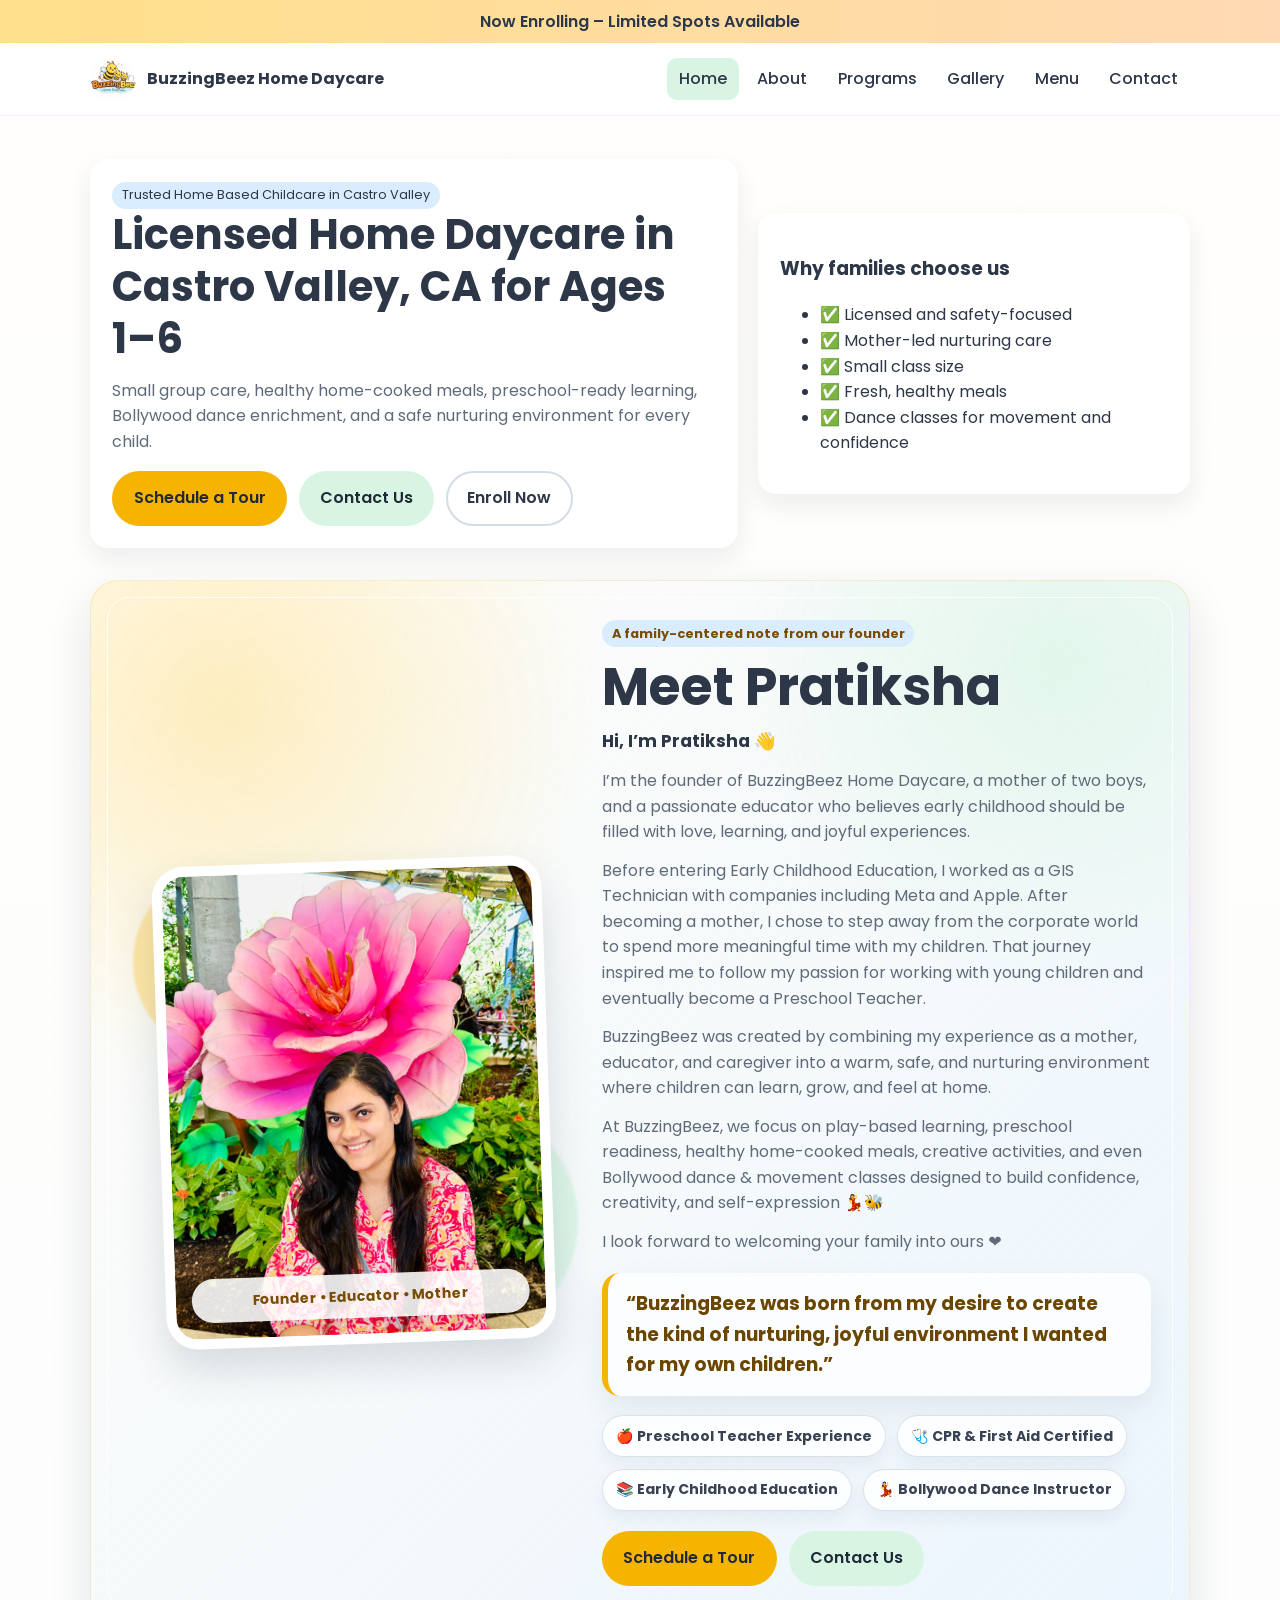
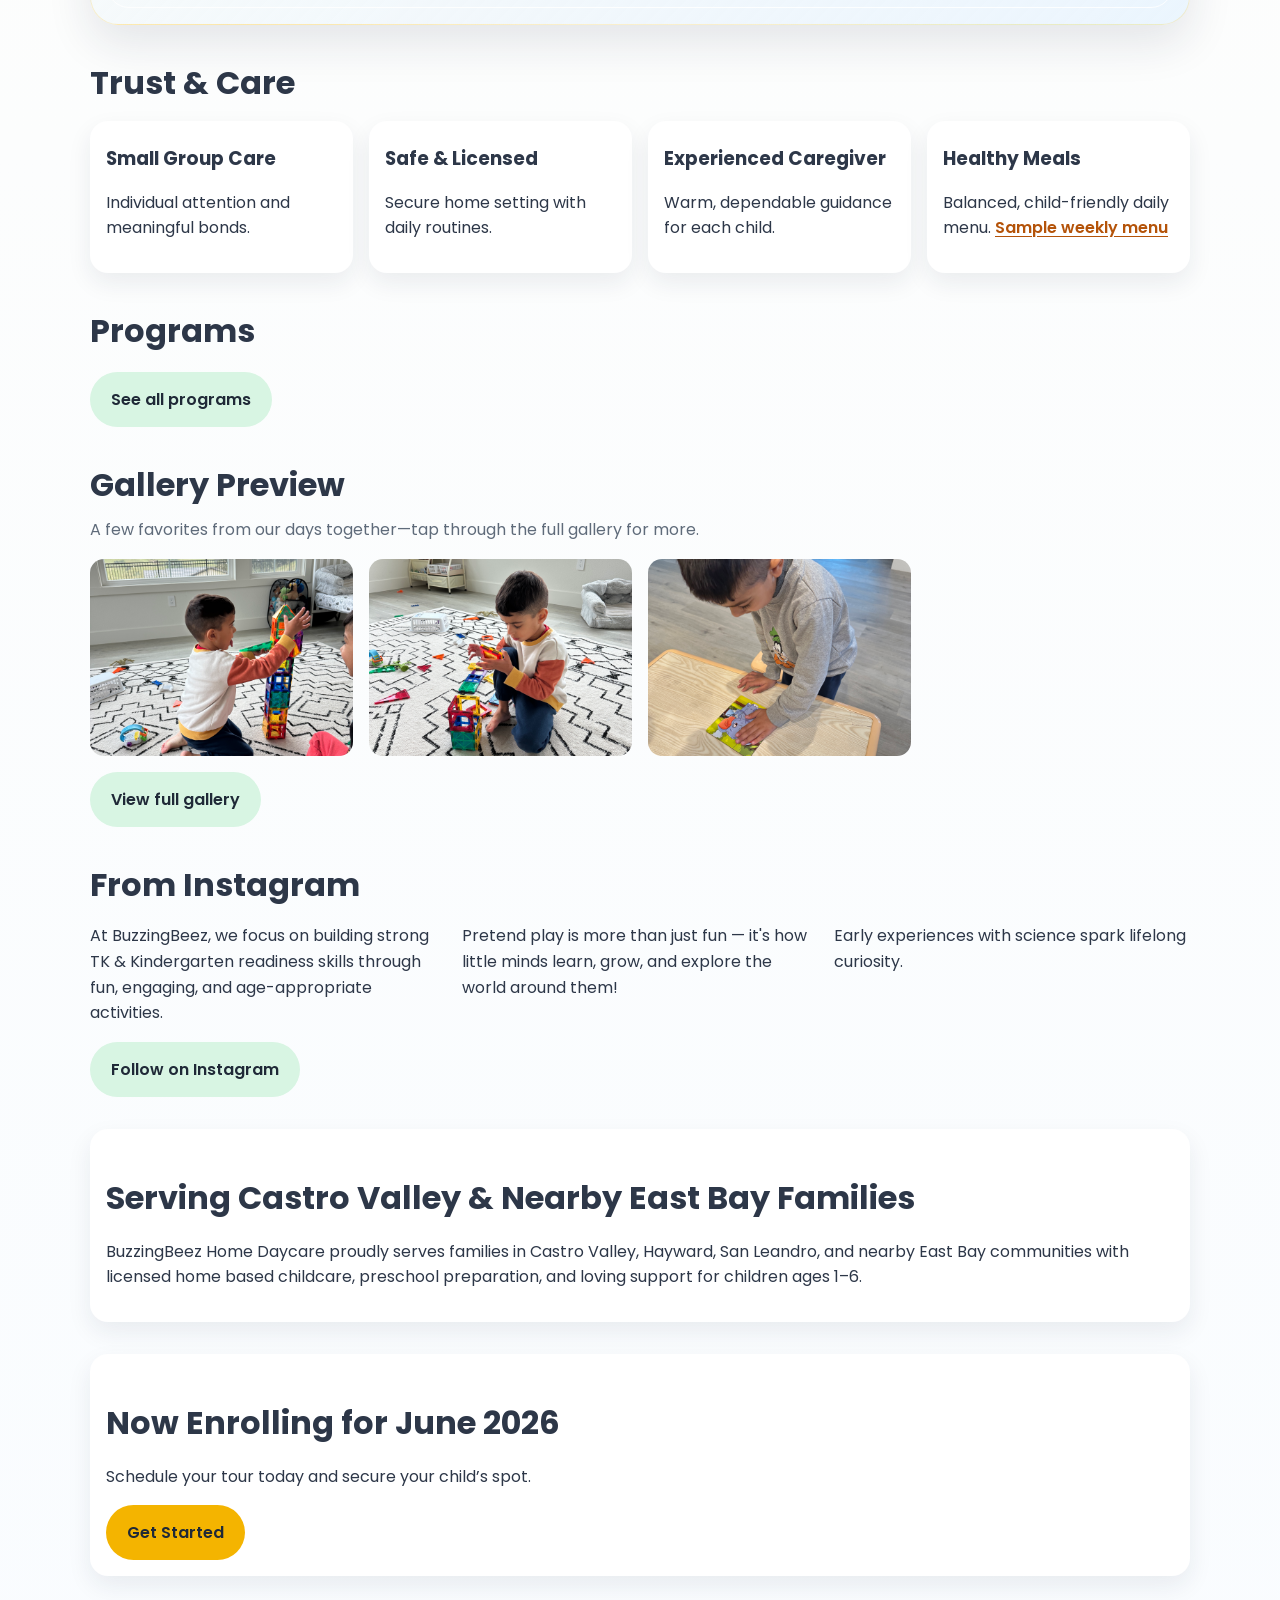
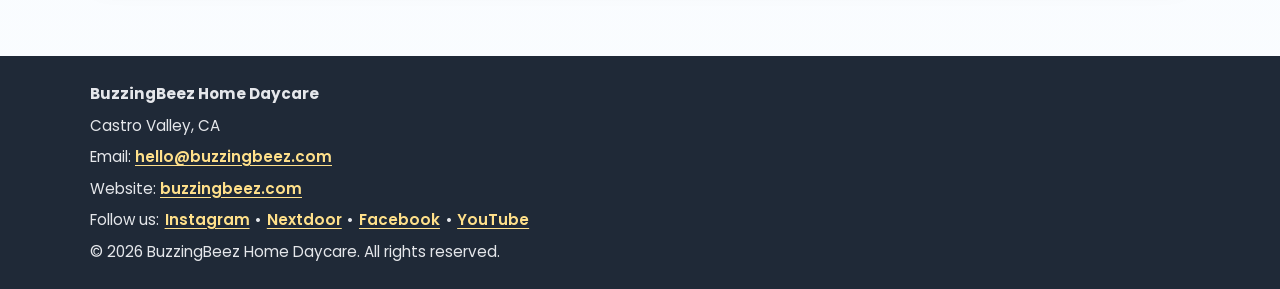
==== commit f8968ae8: "Added top 3 instagram posts" ====
--- a/index.html
+++ b/index.html
@@ -19,6 +19,7 @@
 
   <link rel="preconnect" href="https://fonts.googleapis.com">
   <link rel="preconnect" href="https://fonts.gstatic.com" crossorigin>
+  <link rel="preconnect" href="https://www.instagram.com">
   <link href="https://fonts.googleapis.com/css2?family=Poppins:wght@400;500;600;700&display=swap" rel="stylesheet">
   <link rel="icon" href="assets/logo.png" type="image/png">
   <link rel="stylesheet" href="styles.css" />
@@ -89,19 +90,12 @@
     <section class="section fade-in"><h2>Trust & Care</h2><div class="grid cols-4"><article class="card trust-item"><h3>Small Group Care</h3><p>Individual attention and meaningful bonds.</p></article><article class="card trust-item"><h3>Safe & Licensed</h3><p>Secure home setting with daily routines.</p></article><article class="card trust-item"><h3>Experienced Caregiver</h3><p>Warm, dependable guidance for each child.</p></article><article class="card trust-item"><h3>Healthy Meals</h3><p>Balanced, child-friendly daily menu. <a href="menu.html" class="text-link">Sample weekly menu</a></p></article></div></section>
     <section class="section fade-in"><h2>Programs</h2><div class="btn-row"><a class="btn btn-secondary" href="programs.html">See all programs</a></div></section>
     <section class="section fade-in"><h2>Gallery Preview</h2><p class="section-lead">A few favorites from our days together—tap through the full gallery for more.</p><div class="grid gallery-grid"><img loading="lazy" decoding="async" fetchpriority="low" src="assets/gallery/photo1.jpg" alt="Children doing art project"><img loading="lazy" decoding="async" fetchpriority="low" src="assets/gallery/photo2.jpg" alt="Play area setup"><img loading="lazy" decoding="async" fetchpriority="low" src="assets/gallery/photo3.jpg" alt="Outdoor playtime"><img loading="lazy" decoding="async" fetchpriority="low" src="assets/gallery/photo4.jpg" alt="Reading corner"></div><div class="btn-row"><a class="btn btn-secondary" href="gallery.html">View full gallery</a></div></section>
-    
 
-    <section class="section fade-in" aria-labelledby="instagram-activities-title">
-      <div class="card instagram-feed">
-        <div class="instagram-feed__header">
-          <h2 id="instagram-activities-title">Instagram Activities</h2>
-          <p class="section-lead">Latest 4 posts from our Instagram.</p>
-        </div>
-        <div id="instagram-posts" class="instagram-feed__grid" aria-live="polite"></div>
-        <p class="instagram-feed__message">If preview does not load, open our full profile below.</p>
-        <div class="btn-row">
-          <a class="btn btn-secondary" href="https://www.instagram.com/buzzingbeezdaycare/" target="_blank" rel="noopener noreferrer">Open full Instagram profile</a>
-        </div>
+    <section class="section fade-in instagram-section" aria-labelledby="instagram-heading">
+      <h2 id="instagram-heading">From Instagram</h2>
+      <div id="instagram-feed" class="instagram-grid" aria-busy="true" aria-label="Recent Instagram posts"></div>
+      <div class="btn-row">
+        <a class="btn btn-secondary" href="https://www.instagram.com/buzzingbeezdaycare/" target="_blank" rel="noopener noreferrer">Follow on Instagram</a>
       </div>
     </section>
 
@@ -110,7 +104,6 @@
   </main>
   <a class="mobile-sticky-cta" href="contact.html">Schedule a Tour</a>
   <footer class="site-footer"><div class="container footer-grid"><strong>BuzzingBeez Home Daycare</strong><span>Castro Valley, CA</span><span>Email: <a href="mailto:hello@buzzingbeez.com">hello@buzzingbeez.com</a></span><span>Website: <a href="https://buzzingbeez.com/">buzzingbeez.com</a></span><span class="social-links">Follow us: <a href="https://www.instagram.com/buzzingbeezdaycare" target="_blank" rel="noopener noreferrer">Instagram</a> <span aria-hidden="true">•</span> <a href="https://nextdoor.com/page/buzzingbeez-home-daycare-castro-valley-ca/" target="_blank" rel="noopener noreferrer">Nextdoor</a> <span aria-hidden="true">•</span> <a href="https://www.facebook.com/profile.php?id=61589444971246" target="_blank" rel="noopener noreferrer">Facebook</a> <span aria-hidden="true">•</span> <a href="https://www.youtube.com/@buzzingbeezdaycare" target="_blank" rel="noopener noreferrer">YouTube</a></span><span>© 2026 BuzzingBeez Home Daycare. All rights reserved.</span></div></footer>
-  <script async src="https://www.instagram.com/embed.js"></script>
   <script src="script.js"></script>
 </body>
 </html>
--- a/styles.css
+++ b/styles.css
@@ -254,6 +254,37 @@
 .trust-item h3 { margin: .4rem 0; }
 .gallery-grid { grid-template-columns: repeat(2, 1fr); }
 .gallery-grid img { border-radius: 14px; aspect-ratio: 4/3; object-fit: cover; }
+
+.instagram-grid {
+  display: grid;
+  gap: 1rem;
+  grid-template-columns: 1fr;
+  justify-items: center;
+}
+.instagram-grid .instagram-media {
+  margin: 0 !important;
+  min-width: 0 !important;
+  width: 100% !important;
+  max-width: 100% !important;
+}
+.instagram-grid .instagram-embed-fallback {
+  display: grid;
+  place-items: center;
+  min-height: 200px;
+  border-radius: var(--radius);
+  padding: 1.25rem;
+  background: var(--surface);
+  box-shadow: var(--shadow);
+  text-align: center;
+  color: var(--muted);
+  font-weight: 500;
+}
+.instagram-grid .instagram-embed-fallback a {
+  color: #b45309;
+  font-weight: 600;
+  text-decoration: underline;
+  text-underline-offset: 3px;
+}
 
 .videos-section .section-header { margin-bottom: 1.25rem; }
 .videos-section .section-subtitle {
@@ -350,6 +381,7 @@
   .schedule-item { grid-template-columns: 11rem 1fr; gap: 1rem; }
   .gallery-grid { grid-template-columns: repeat(4, 1fr); }
   .videos-grid { grid-template-columns: repeat(3, 1fr); }
+  .instagram-grid { grid-template-columns: repeat(3, 1fr); align-items: start; }
 }
 
 .gallery-item { margin: 0; }
@@ -363,17 +395,3 @@
     box-shadow: 0 10px 24px rgba(25,38,60,.2); z-index:1100;
   }
 }
-
-.instagram-feed__grid {
-  display: grid;
-  grid-template-columns: repeat(auto-fit, minmax(220px, 1fr));
-  gap: 0.8rem;
-}
-.instagram-feed .instagram-media {
-  border-radius: 14px !important;
-  overflow: hidden !important;
-}
-.instagram-feed__message {
-  color: var(--muted);
-  margin: .9rem 0 0;
-}
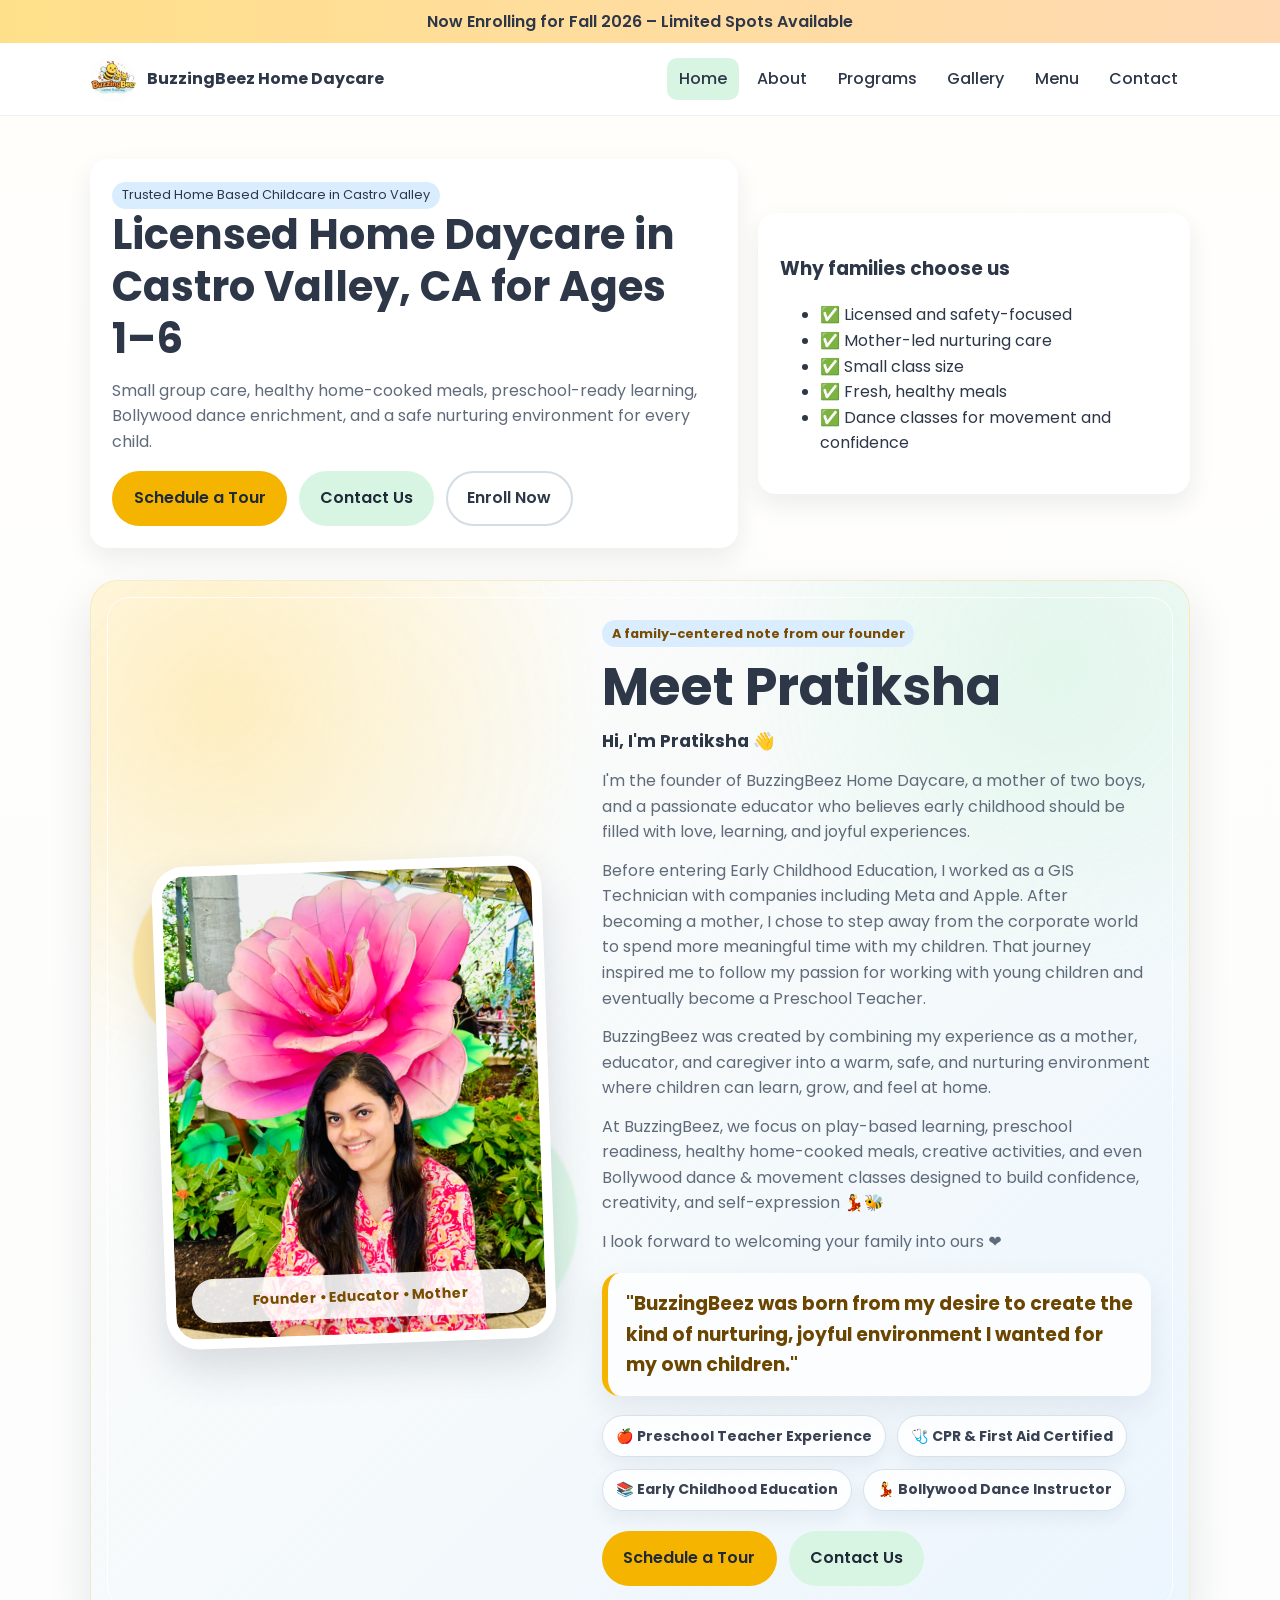
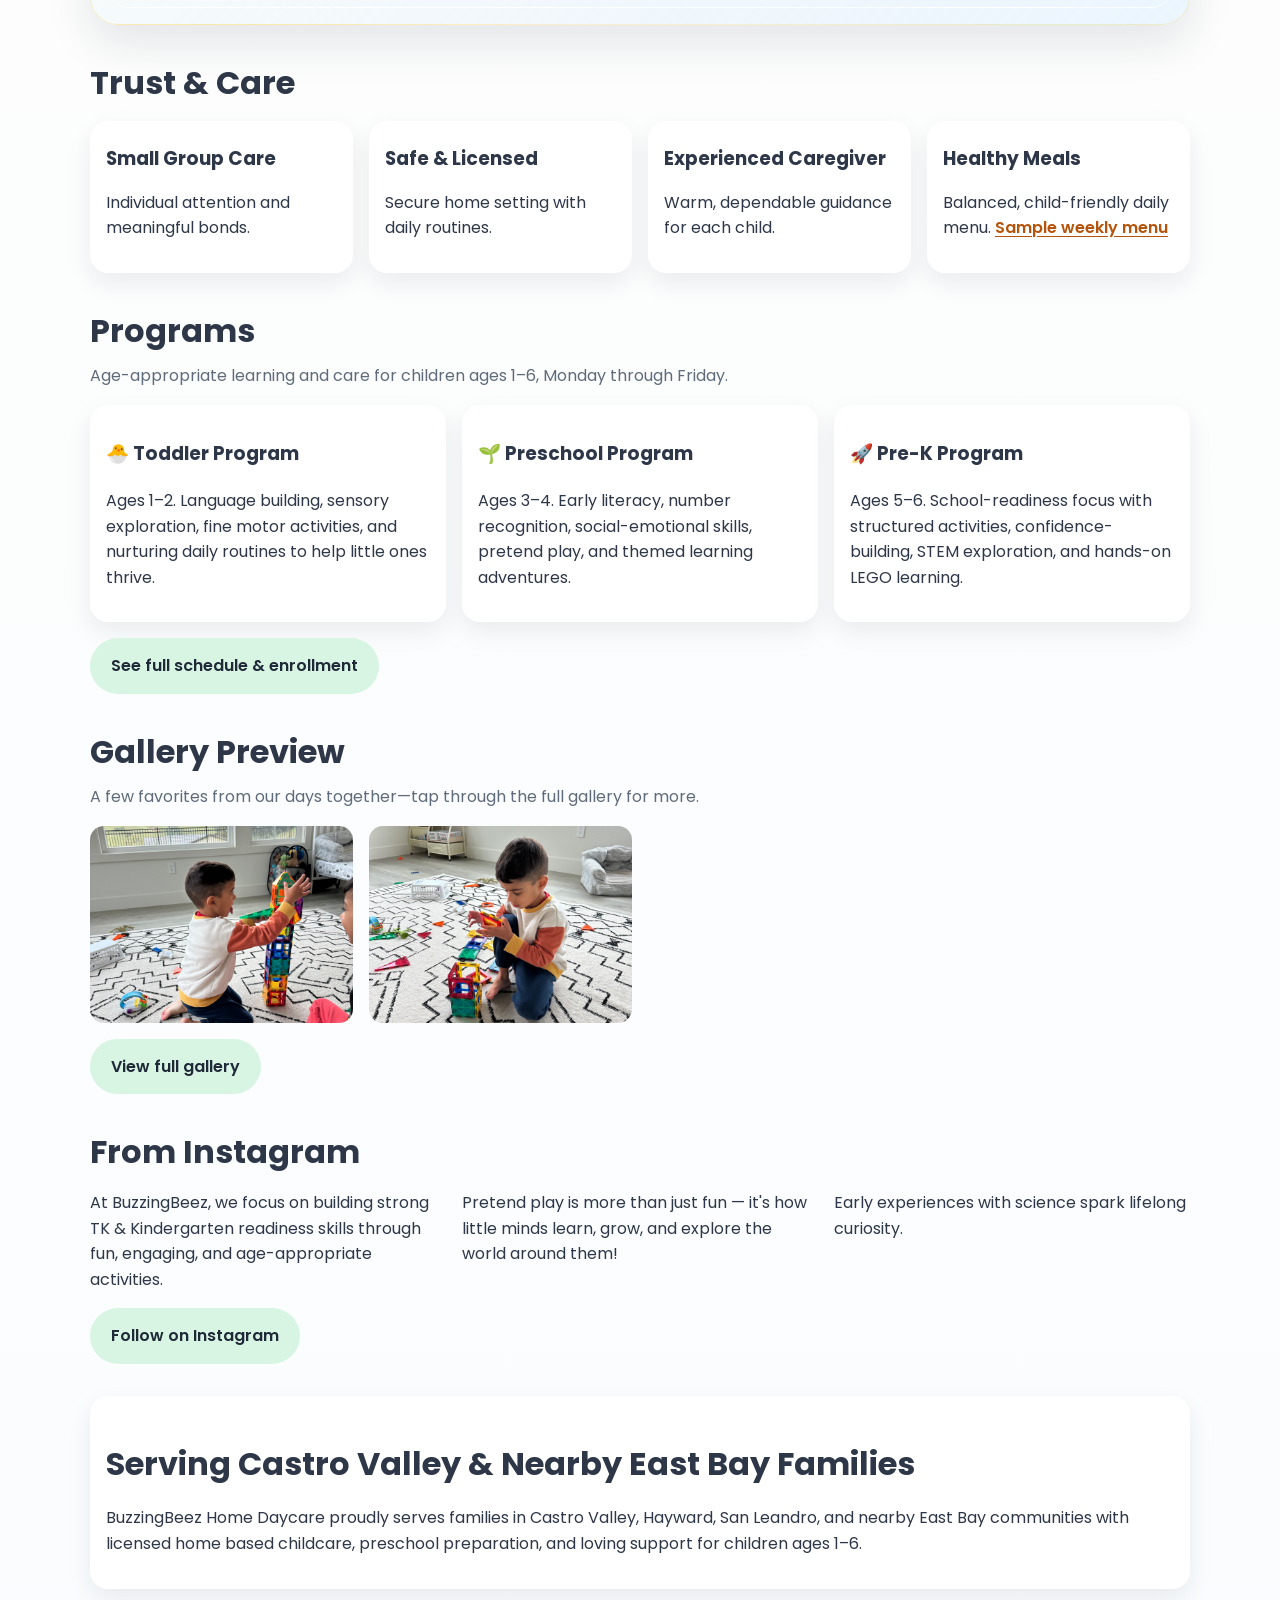
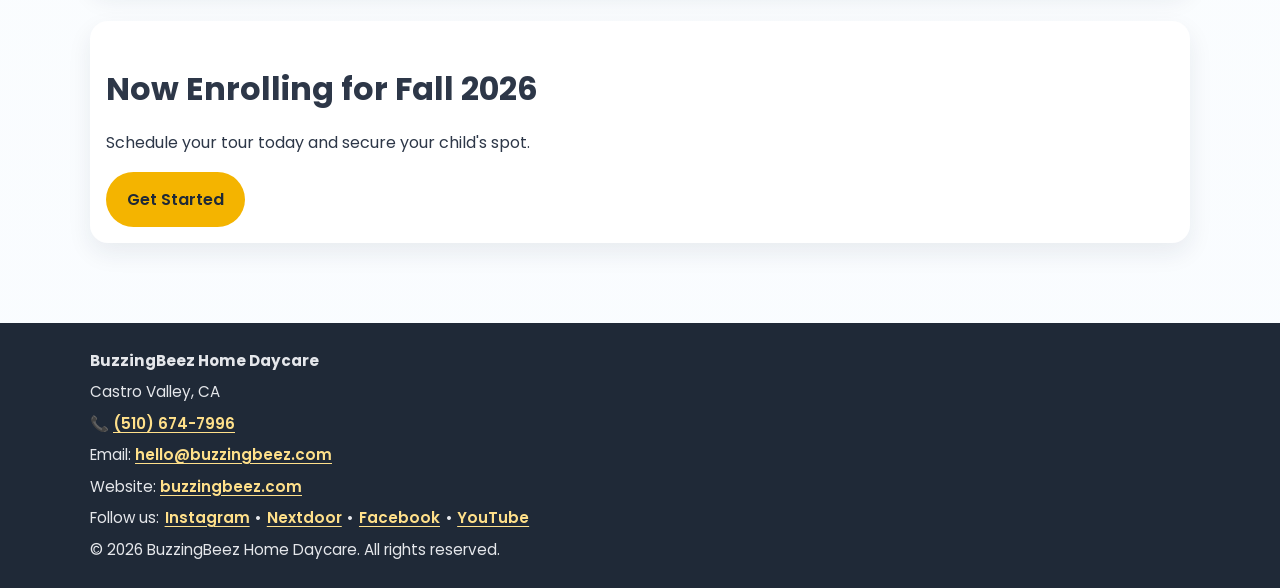
==== commit c243db14: "Fix enrollment copy, add phone number, expand programs section" ====
--- a/index.html
+++ b/index.html
@@ -50,7 +50,7 @@
 </script>
 </head>
 <body>
-  <div class="banner">Now Enrolling – Limited Spots Available</div>
+  <div class="banner">Now Enrolling for Fall 2026 – Limited Spots Available</div>
   <header class="site-header"><div class="container header-inner"><a class="brand" href="index.html"><img src="assets/logo.png" alt="BuzzingBeez logo"><span>BuzzingBeez Home Daycare</span></a><button class="menu-toggle" aria-label="Open menu" aria-expanded="false">☰</button><nav class="nav-links"><a class="active" href="index.html">Home</a><a href="about.html">About</a><a href="programs.html">Programs</a><a href="gallery.html">Gallery</a><a href="menu.html">Menu</a><a href="contact.html">Contact</a></nav></div></header>
   <main class="container">
     <section class="hero"><div class="hero-card fade-in"><span class="badge">Trusted Home Based Childcare in Castro Valley</span><h1>Licensed Home Daycare in Castro Valley, CA for Ages 1–6</h1><p>Small group care, healthy home-cooked meals, preschool-ready learning, Bollywood dance enrichment, and a safe nurturing environment for every child.</p><div class="btn-row"><a class="btn btn-primary" href="contact.html">Schedule a Tour</a><a class="btn btn-secondary" href="contact.html">Contact Us</a><a class="btn btn-outline" href="contact.html#inquiry-form">Enroll Now</a></div></div><div class="hero-card fade-in"><h3>Why families choose us</h3><ul><li>✅ Licensed and safety-focused</li><li>✅ Mother-led nurturing care</li><li>✅ Small class size</li><li>✅ Fresh, healthy meals</li><li>✅ Dance classes for movement and confidence</li></ul></div></section>
@@ -67,14 +67,14 @@
         <span class="badge meet-pratiksha__eyebrow">A family-centered note from our founder</span>
         <h2 id="meet-pratiksha-title">Meet Pratiksha</h2>
         <div class="meet-pratiksha__bio">
-          <p><strong>Hi, I’m Pratiksha 👋</strong></p>
-          <p>I’m the founder of BuzzingBeez Home Daycare, a mother of two boys, and a passionate educator who believes early childhood should be filled with love, learning, and joyful experiences.</p>
+          <p><strong>Hi, I'm Pratiksha 👋</strong></p>
+          <p>I'm the founder of BuzzingBeez Home Daycare, a mother of two boys, and a passionate educator who believes early childhood should be filled with love, learning, and joyful experiences.</p>
           <p>Before entering Early Childhood Education, I worked as a GIS Technician with companies including Meta and Apple. After becoming a mother, I chose to step away from the corporate world to spend more meaningful time with my children. That journey inspired me to follow my passion for working with young children and eventually become a Preschool Teacher.</p>
           <p>BuzzingBeez was created by combining my experience as a mother, educator, and caregiver into a warm, safe, and nurturing environment where children can learn, grow, and feel at home.</p>
           <p>At BuzzingBeez, we focus on play-based learning, preschool readiness, healthy home-cooked meals, creative activities, and even Bollywood dance &amp; movement classes designed to build confidence, creativity, and self-expression 💃🐝</p>
           <p>I look forward to welcoming your family into ours ❤️</p>
         </div>
-        <blockquote class="meet-pratiksha__quote">“BuzzingBeez was born from my desire to create the kind of nurturing, joyful environment I wanted for my own children.”</blockquote>
+        <blockquote class="meet-pratiksha__quote">"BuzzingBeez was born from my desire to create the kind of nurturing, joyful environment I wanted for my own children."</blockquote>
         <div class="meet-pratiksha__badges" aria-label="Pratiksha qualifications and experience">
           <span>🍎 Preschool Teacher Experience</span>
           <span>🩺 CPR &amp; First Aid Certified</span>
@@ -88,7 +88,27 @@
       </div>
     </section>
     <section class="section fade-in"><h2>Trust & Care</h2><div class="grid cols-4"><article class="card trust-item"><h3>Small Group Care</h3><p>Individual attention and meaningful bonds.</p></article><article class="card trust-item"><h3>Safe & Licensed</h3><p>Secure home setting with daily routines.</p></article><article class="card trust-item"><h3>Experienced Caregiver</h3><p>Warm, dependable guidance for each child.</p></article><article class="card trust-item"><h3>Healthy Meals</h3><p>Balanced, child-friendly daily menu. <a href="menu.html" class="text-link">Sample weekly menu</a></p></article></div></section>
-    <section class="section fade-in"><h2>Programs</h2><div class="btn-row"><a class="btn btn-secondary" href="programs.html">See all programs</a></div></section>
+
+    <section class="section fade-in">
+      <h2>Programs</h2>
+      <p class="section-lead">Age-appropriate learning and care for children ages 1–6, Monday through Friday.</p>
+      <div class="grid cols-3">
+        <article class="card">
+          <h3>🐣 Toddler Program</h3>
+          <p>Ages 1–2. Language building, sensory exploration, fine motor activities, and nurturing daily routines to help little ones thrive.</p>
+        </article>
+        <article class="card">
+          <h3>🌱 Preschool Program</h3>
+          <p>Ages 3–4. Early literacy, number recognition, social-emotional skills, pretend play, and themed learning adventures.</p>
+        </article>
+        <article class="card">
+          <h3>🚀 Pre-K Program</h3>
+          <p>Ages 5–6. School-readiness focus with structured activities, confidence-building, STEM exploration, and hands-on LEGO learning.</p>
+        </article>
+      </div>
+      <div class="btn-row"><a class="btn btn-secondary" href="programs.html">See full schedule & enrollment</a></div>
+    </section>
+
     <section class="section fade-in"><h2>Gallery Preview</h2><p class="section-lead">A few favorites from our days together—tap through the full gallery for more.</p><div class="grid gallery-grid"><img loading="lazy" decoding="async" fetchpriority="low" src="assets/gallery/photo1.jpg" alt="Children doing art project"><img loading="lazy" decoding="async" fetchpriority="low" src="assets/gallery/photo2.jpg" alt="Play area setup"><img loading="lazy" decoding="async" fetchpriority="low" src="assets/gallery/photo3.jpg" alt="Outdoor playtime"><img loading="lazy" decoding="async" fetchpriority="low" src="assets/gallery/photo4.jpg" alt="Reading corner"></div><div class="btn-row"><a class="btn btn-secondary" href="gallery.html">View full gallery</a></div></section>
 
     <section class="section fade-in instagram-section" aria-labelledby="instagram-heading">
@@ -100,10 +120,21 @@
     </section>
 
     <section class="section fade-in"><div class="card"><h2>Serving Castro Valley & Nearby East Bay Families</h2><p>BuzzingBeez Home Daycare proudly serves families in Castro Valley, Hayward, San Leandro, and nearby East Bay communities with licensed home based childcare, preschool preparation, and loving support for children ages 1–6.</p></div></section>
-    <section class="section fade-in"><div class="card"><h2>Now Enrolling for June 2026</h2><p>Schedule your tour today and secure your child’s spot.</p><a class="btn btn-primary" href="contact.html">Get Started</a></div></section>
+
+    <section class="section fade-in"><div class="card"><h2>Now Enrolling for Fall 2026</h2><p>Schedule your tour today and secure your child's spot.</p><a class="btn btn-primary" href="contact.html">Get Started</a></div></section>
   </main>
   <a class="mobile-sticky-cta" href="contact.html">Schedule a Tour</a>
-  <footer class="site-footer"><div class="container footer-grid"><strong>BuzzingBeez Home Daycare</strong><span>Castro Valley, CA</span><span>Email: <a href="mailto:hello@buzzingbeez.com">hello@buzzingbeez.com</a></span><span>Website: <a href="https://buzzingbeez.com/">buzzingbeez.com</a></span><span class="social-links">Follow us: <a href="https://www.instagram.com/buzzingbeezdaycare" target="_blank" rel="noopener noreferrer">Instagram</a> <span aria-hidden="true">•</span> <a href="https://nextdoor.com/page/buzzingbeez-home-daycare-castro-valley-ca/" target="_blank" rel="noopener noreferrer">Nextdoor</a> <span aria-hidden="true">•</span> <a href="https://www.facebook.com/profile.php?id=61589444971246" target="_blank" rel="noopener noreferrer">Facebook</a> <span aria-hidden="true">•</span> <a href="https://www.youtube.com/@buzzingbeezdaycare" target="_blank" rel="noopener noreferrer">YouTube</a></span><span>© 2026 BuzzingBeez Home Daycare. All rights reserved.</span></div></footer>
+  <footer class="site-footer">
+    <div class="container footer-grid">
+      <strong>BuzzingBeez Home Daycare</strong>
+      <span>Castro Valley, CA</span>
+      <span>📞 <a href="tel:+15106747996">(510) 674-7996</a></span>
+      <span>Email: <a href="mailto:hello@buzzingbeez.com">hello@buzzingbeez.com</a></span>
+      <span>Website: <a href="https://buzzingbeez.com/">buzzingbeez.com</a></span>
+      <span class="social-links">Follow us: <a href="https://www.instagram.com/buzzingbeezdaycare" target="_blank" rel="noopener noreferrer">Instagram</a> <span aria-hidden="true">•</span> <a href="https://nextdoor.com/page/buzzingbeez-home-daycare-castro-valley-ca/" target="_blank" rel="noopener noreferrer">Nextdoor</a> <span aria-hidden="true">•</span> <a href="https://www.facebook.com/profile.php?id=61589444971246" target="_blank" rel="noopener noreferrer">Facebook</a> <span aria-hidden="true">•</span> <a href="https://www.youtube.com/@buzzingbeezdaycare" target="_blank" rel="noopener noreferrer">YouTube</a></span>
+      <span>© 2026 BuzzingBeez Home Daycare. All rights reserved.</span>
+    </div>
+  </footer>
   <script src="script.js"></script>
 </body>
 </html>
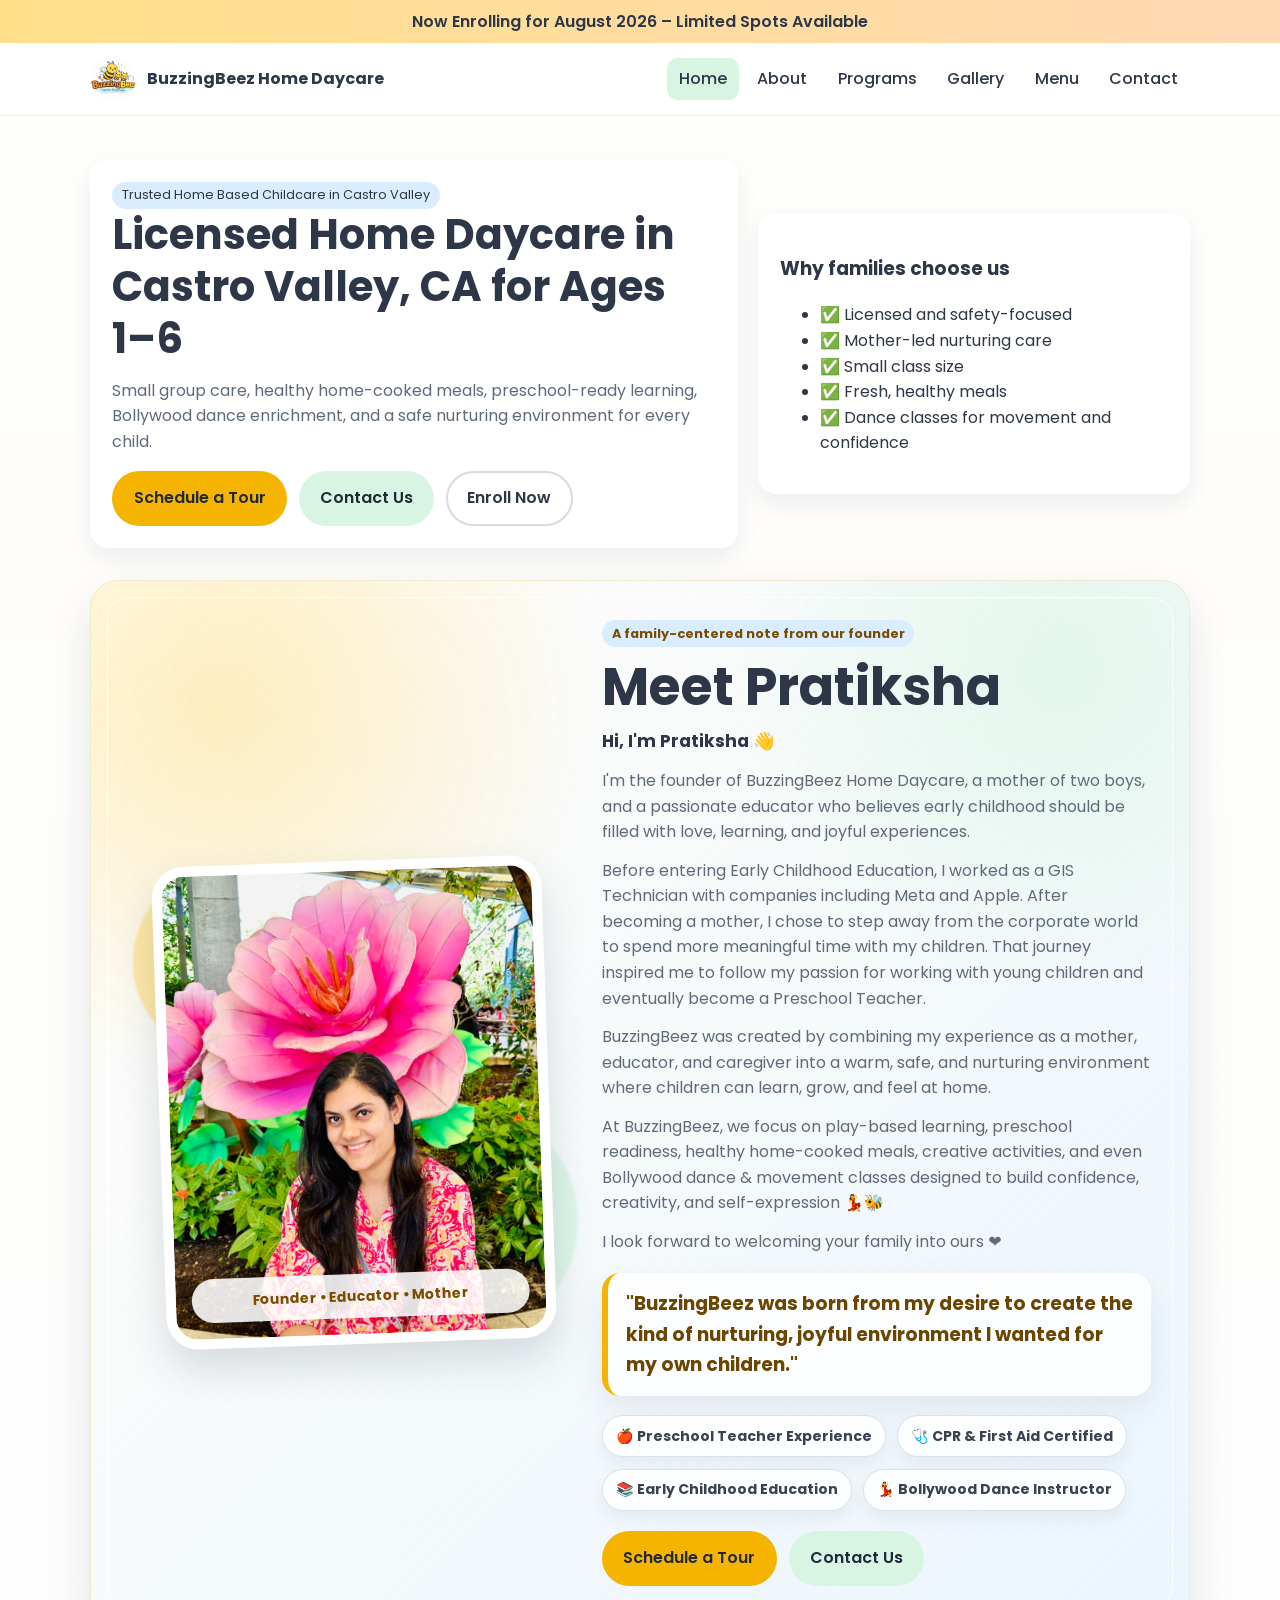
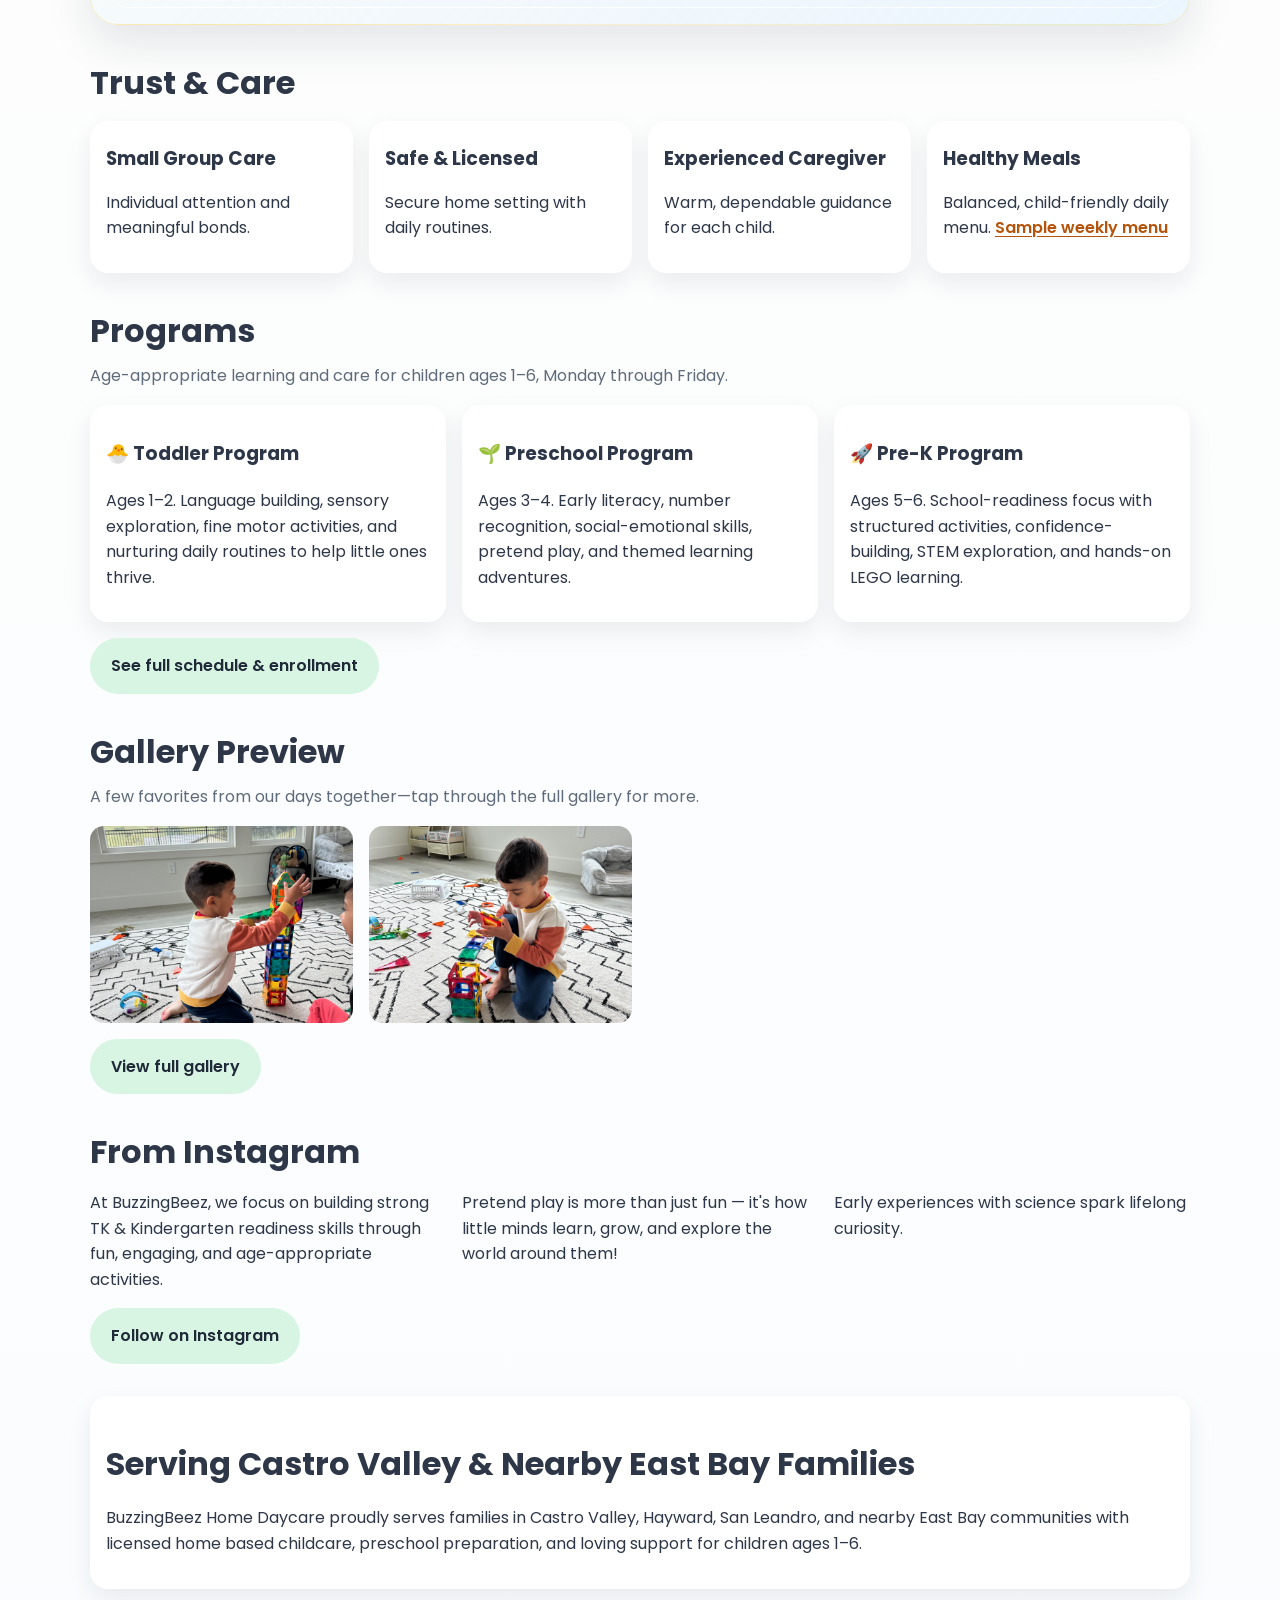
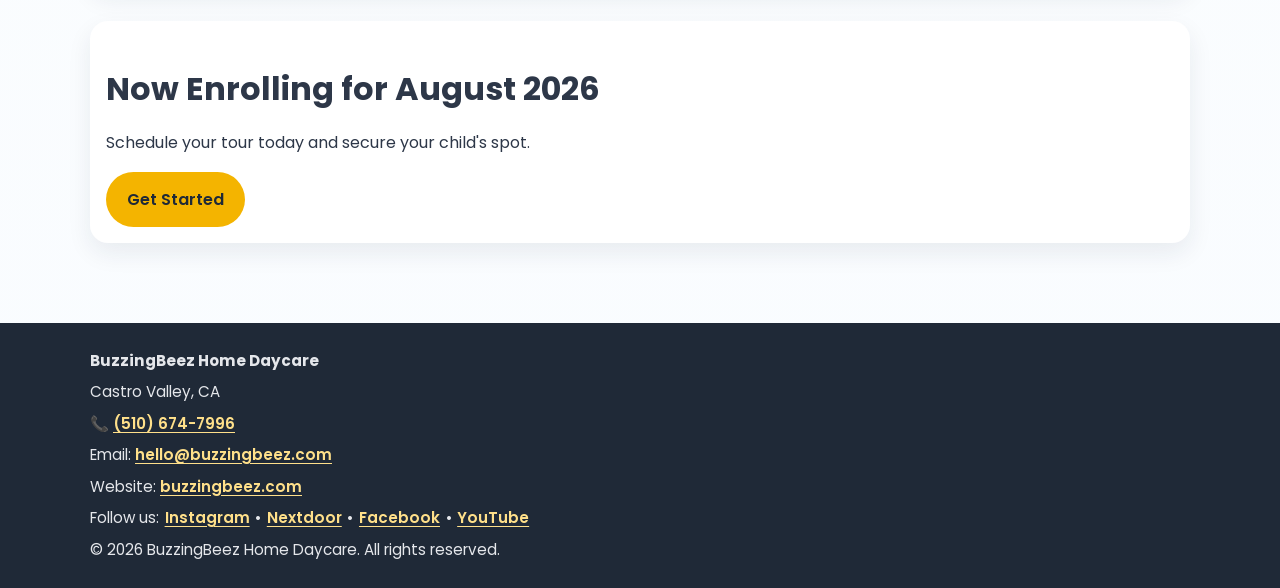
==== commit 85e90239: "Update enrollment copy to August 2026" ====
--- a/index.html
+++ b/index.html
@@ -50,7 +50,7 @@
 </script>
 </head>
 <body>
-  <div class="banner">Now Enrolling for Fall 2026 – Limited Spots Available</div>
+  <div class="banner">Now Enrolling for August 2026 – Limited Spots Available</div>
   <header class="site-header"><div class="container header-inner"><a class="brand" href="index.html"><img src="assets/logo.png" alt="BuzzingBeez logo"><span>BuzzingBeez Home Daycare</span></a><button class="menu-toggle" aria-label="Open menu" aria-expanded="false">☰</button><nav class="nav-links"><a class="active" href="index.html">Home</a><a href="about.html">About</a><a href="programs.html">Programs</a><a href="gallery.html">Gallery</a><a href="menu.html">Menu</a><a href="contact.html">Contact</a></nav></div></header>
   <main class="container">
     <section class="hero"><div class="hero-card fade-in"><span class="badge">Trusted Home Based Childcare in Castro Valley</span><h1>Licensed Home Daycare in Castro Valley, CA for Ages 1–6</h1><p>Small group care, healthy home-cooked meals, preschool-ready learning, Bollywood dance enrichment, and a safe nurturing environment for every child.</p><div class="btn-row"><a class="btn btn-primary" href="contact.html">Schedule a Tour</a><a class="btn btn-secondary" href="contact.html">Contact Us</a><a class="btn btn-outline" href="contact.html#inquiry-form">Enroll Now</a></div></div><div class="hero-card fade-in"><h3>Why families choose us</h3><ul><li>✅ Licensed and safety-focused</li><li>✅ Mother-led nurturing care</li><li>✅ Small class size</li><li>✅ Fresh, healthy meals</li><li>✅ Dance classes for movement and confidence</li></ul></div></section>
@@ -121,7 +121,7 @@
 
     <section class="section fade-in"><div class="card"><h2>Serving Castro Valley & Nearby East Bay Families</h2><p>BuzzingBeez Home Daycare proudly serves families in Castro Valley, Hayward, San Leandro, and nearby East Bay communities with licensed home based childcare, preschool preparation, and loving support for children ages 1–6.</p></div></section>
 
-    <section class="section fade-in"><div class="card"><h2>Now Enrolling for Fall 2026</h2><p>Schedule your tour today and secure your child's spot.</p><a class="btn btn-primary" href="contact.html">Get Started</a></div></section>
+    <section class="section fade-in"><div class="card"><h2>Now Enrolling for August 2026</h2><p>Schedule your tour today and secure your child's spot.</p><a class="btn btn-primary" href="contact.html">Get Started</a></div></section>
   </main>
   <a class="mobile-sticky-cta" href="contact.html">Schedule a Tour</a>
   <footer class="site-footer">
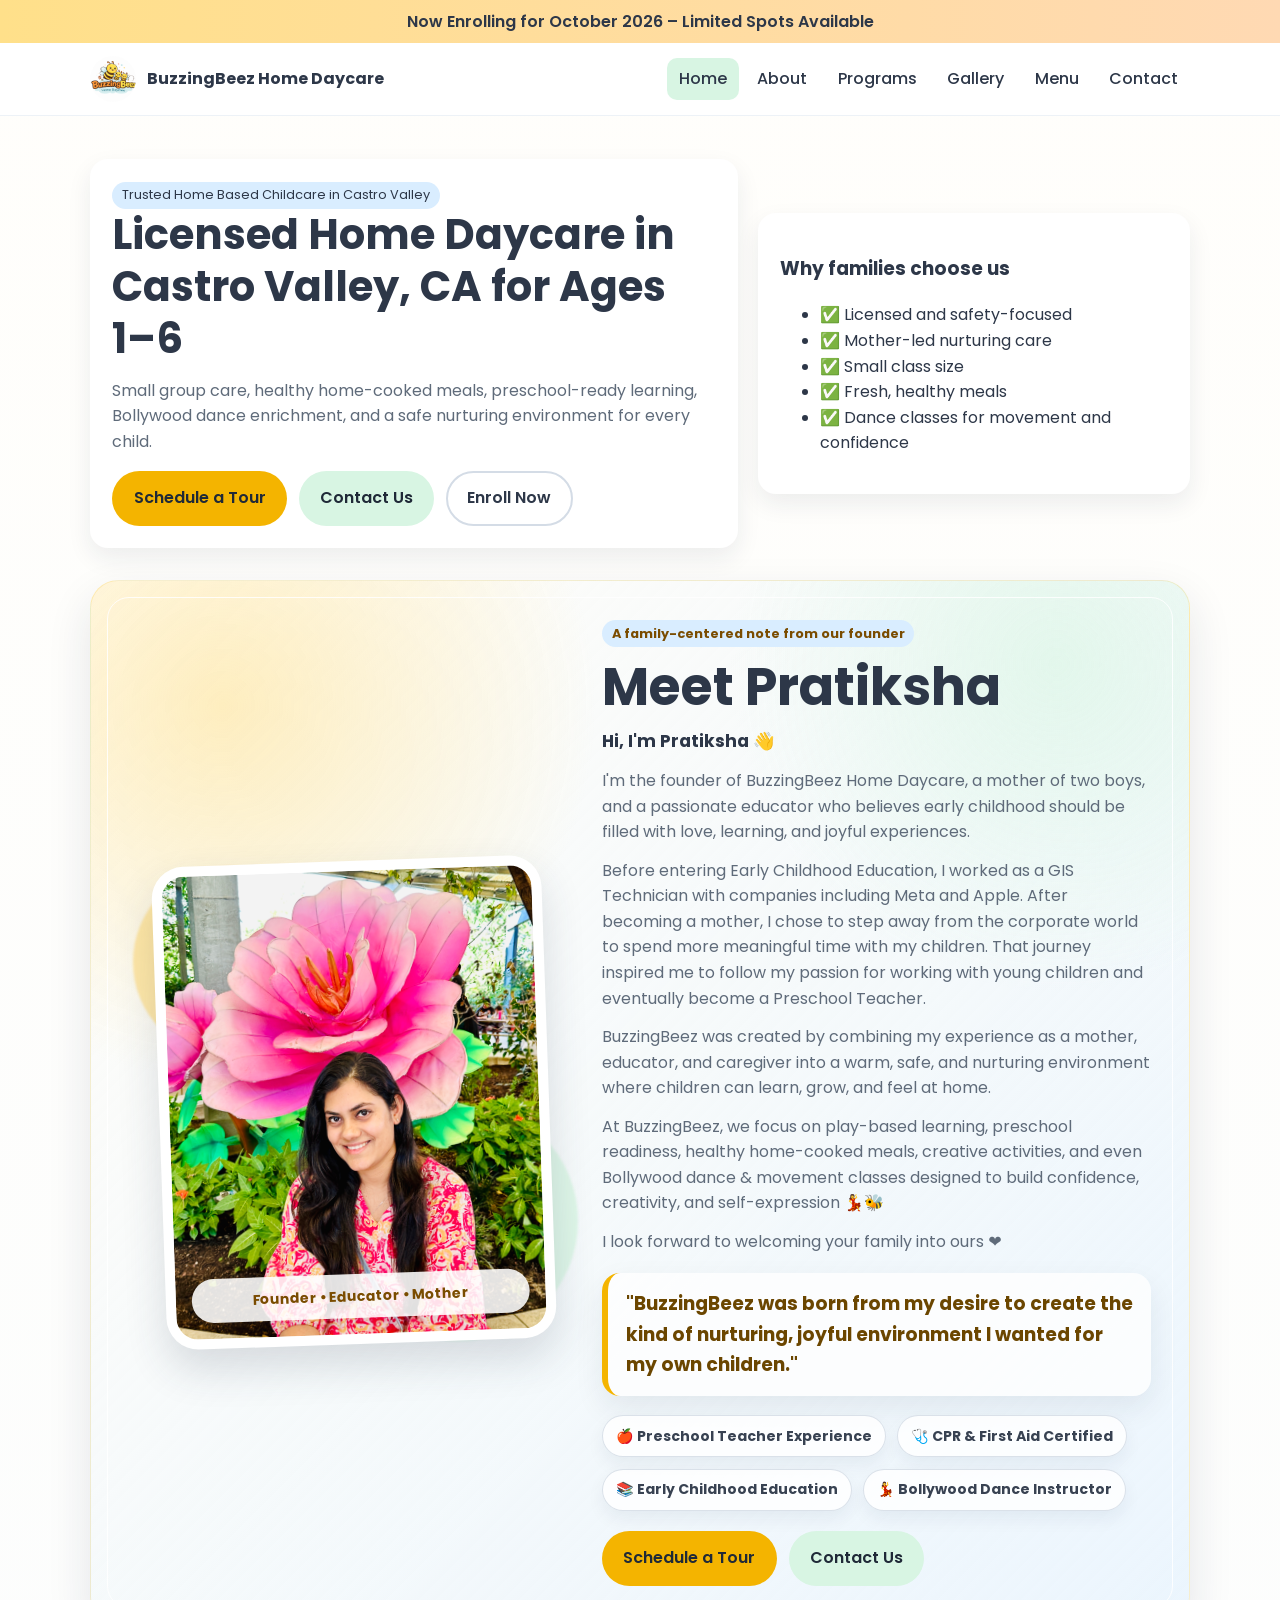
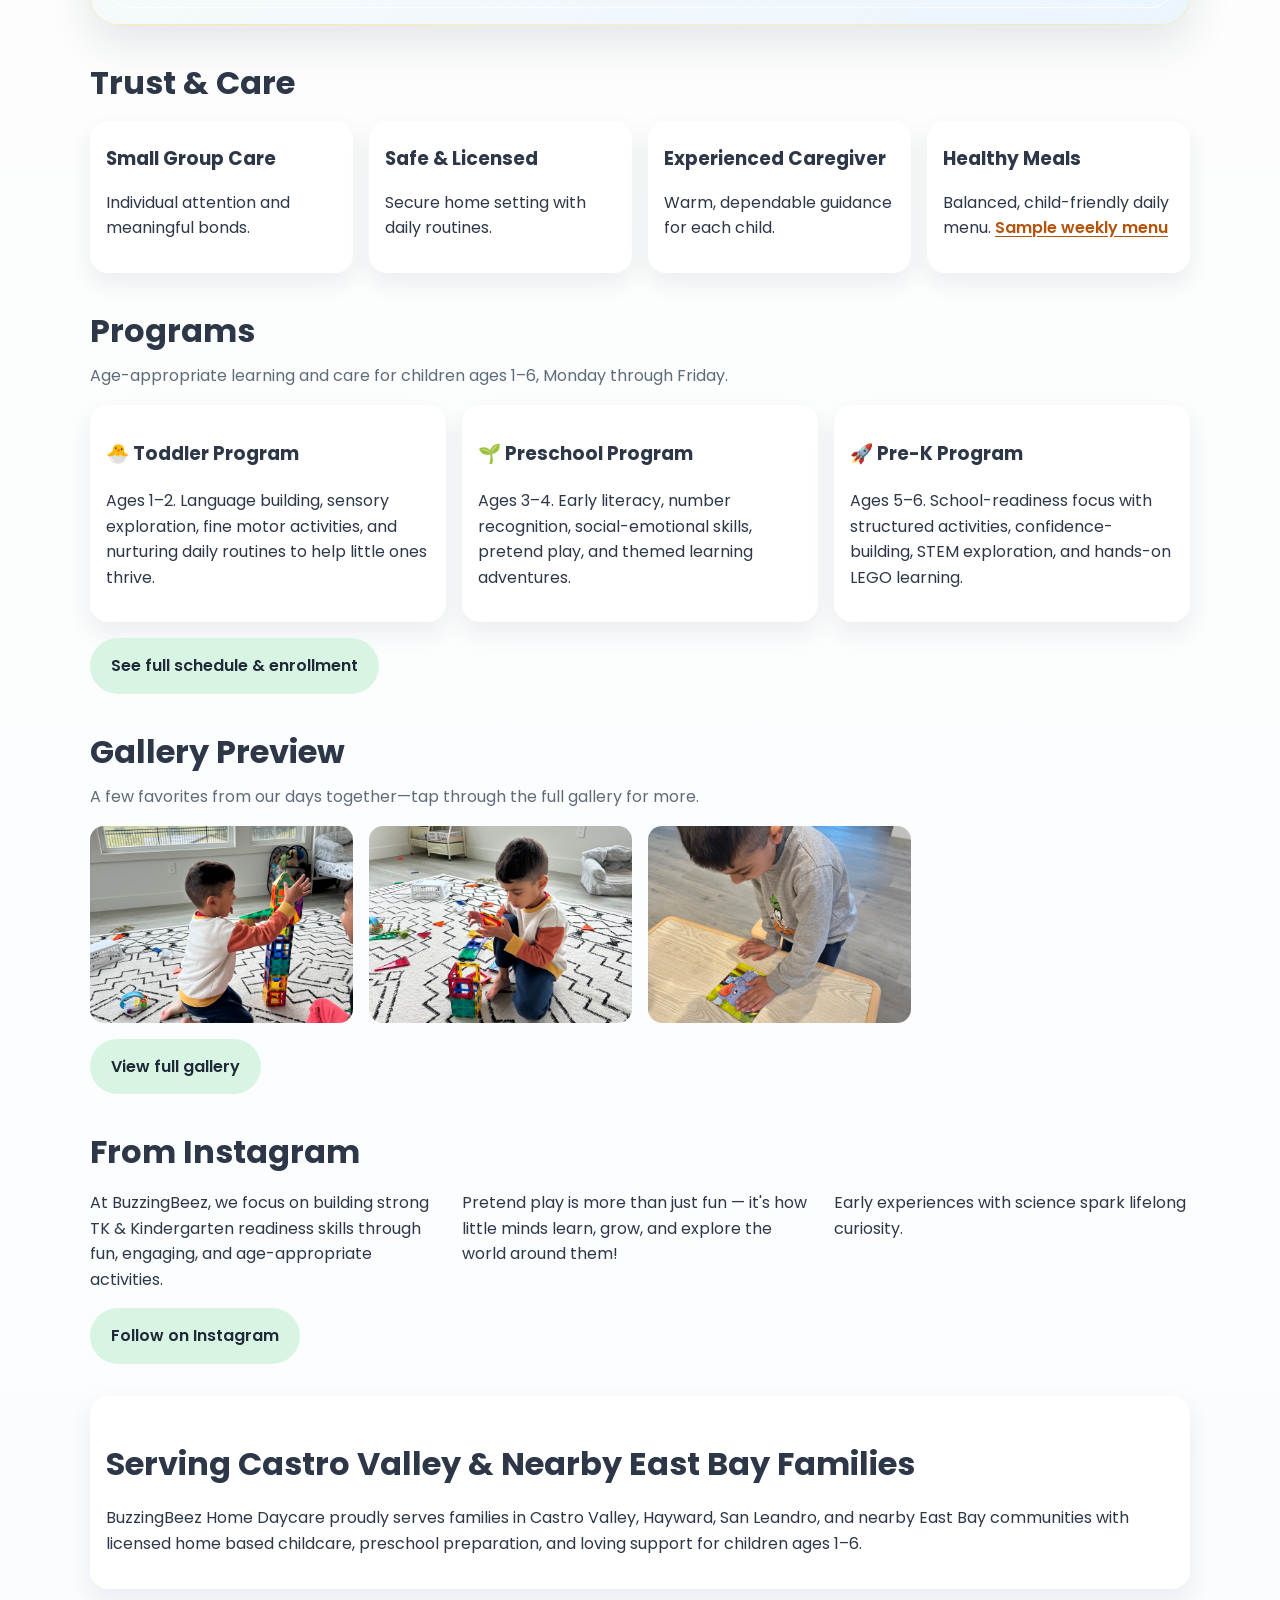
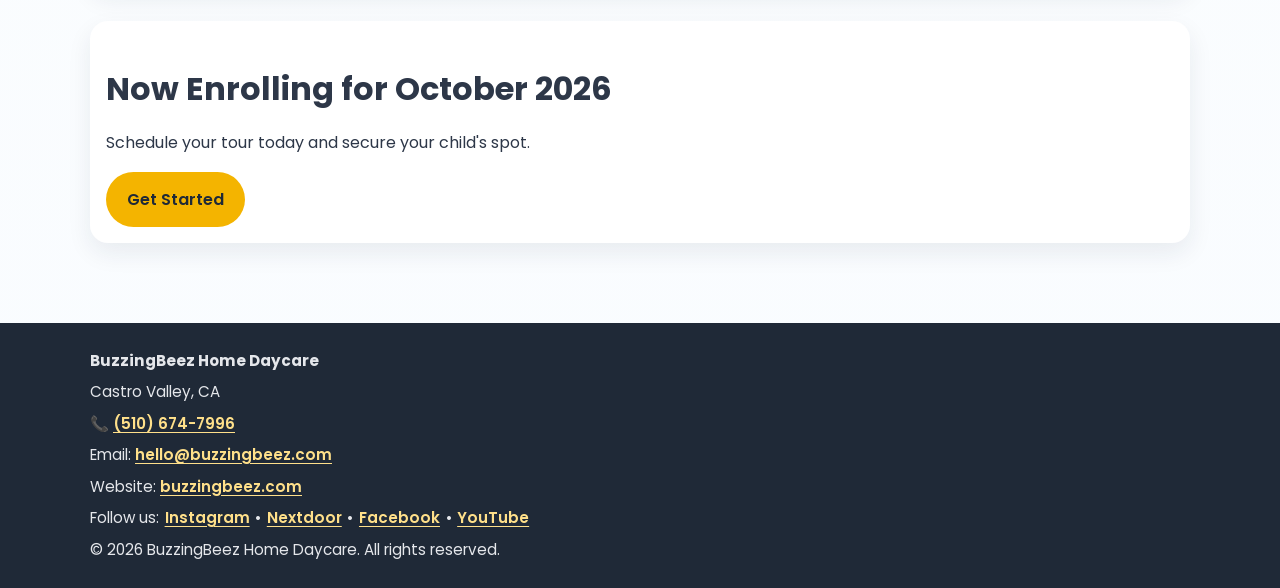
==== commit bbca2168: "Update enrollment copy to October 2026 Keep banners and the home CTA aligned with the current enroll" ====
--- a/index.html
+++ b/index.html
@@ -50,7 +50,7 @@
 </script>
 </head>
 <body>
-  <div class="banner">Now Enrolling for August 2026 – Limited Spots Available</div>
+  <div class="banner">Now Enrolling for October 2026 – Limited Spots Available</div>
   <header class="site-header"><div class="container header-inner"><a class="brand" href="index.html"><img src="assets/logo.png" alt="BuzzingBeez logo"><span>BuzzingBeez Home Daycare</span></a><button class="menu-toggle" aria-label="Open menu" aria-expanded="false">☰</button><nav class="nav-links"><a class="active" href="index.html">Home</a><a href="about.html">About</a><a href="programs.html">Programs</a><a href="gallery.html">Gallery</a><a href="menu.html">Menu</a><a href="contact.html">Contact</a></nav></div></header>
   <main class="container">
     <section class="hero"><div class="hero-card fade-in"><span class="badge">Trusted Home Based Childcare in Castro Valley</span><h1>Licensed Home Daycare in Castro Valley, CA for Ages 1–6</h1><p>Small group care, healthy home-cooked meals, preschool-ready learning, Bollywood dance enrichment, and a safe nurturing environment for every child.</p><div class="btn-row"><a class="btn btn-primary" href="contact.html">Schedule a Tour</a><a class="btn btn-secondary" href="contact.html">Contact Us</a><a class="btn btn-outline" href="contact.html#inquiry-form">Enroll Now</a></div></div><div class="hero-card fade-in"><h3>Why families choose us</h3><ul><li>✅ Licensed and safety-focused</li><li>✅ Mother-led nurturing care</li><li>✅ Small class size</li><li>✅ Fresh, healthy meals</li><li>✅ Dance classes for movement and confidence</li></ul></div></section>
@@ -121,7 +121,7 @@
 
     <section class="section fade-in"><div class="card"><h2>Serving Castro Valley & Nearby East Bay Families</h2><p>BuzzingBeez Home Daycare proudly serves families in Castro Valley, Hayward, San Leandro, and nearby East Bay communities with licensed home based childcare, preschool preparation, and loving support for children ages 1–6.</p></div></section>
 
-    <section class="section fade-in"><div class="card"><h2>Now Enrolling for August 2026</h2><p>Schedule your tour today and secure your child's spot.</p><a class="btn btn-primary" href="contact.html">Get Started</a></div></section>
+    <section class="section fade-in"><div class="card"><h2>Now Enrolling for October 2026</h2><p>Schedule your tour today and secure your child's spot.</p><a class="btn btn-primary" href="contact.html">Get Started</a></div></section>
   </main>
   <a class="mobile-sticky-cta" href="contact.html">Schedule a Tour</a>
   <footer class="site-footer">
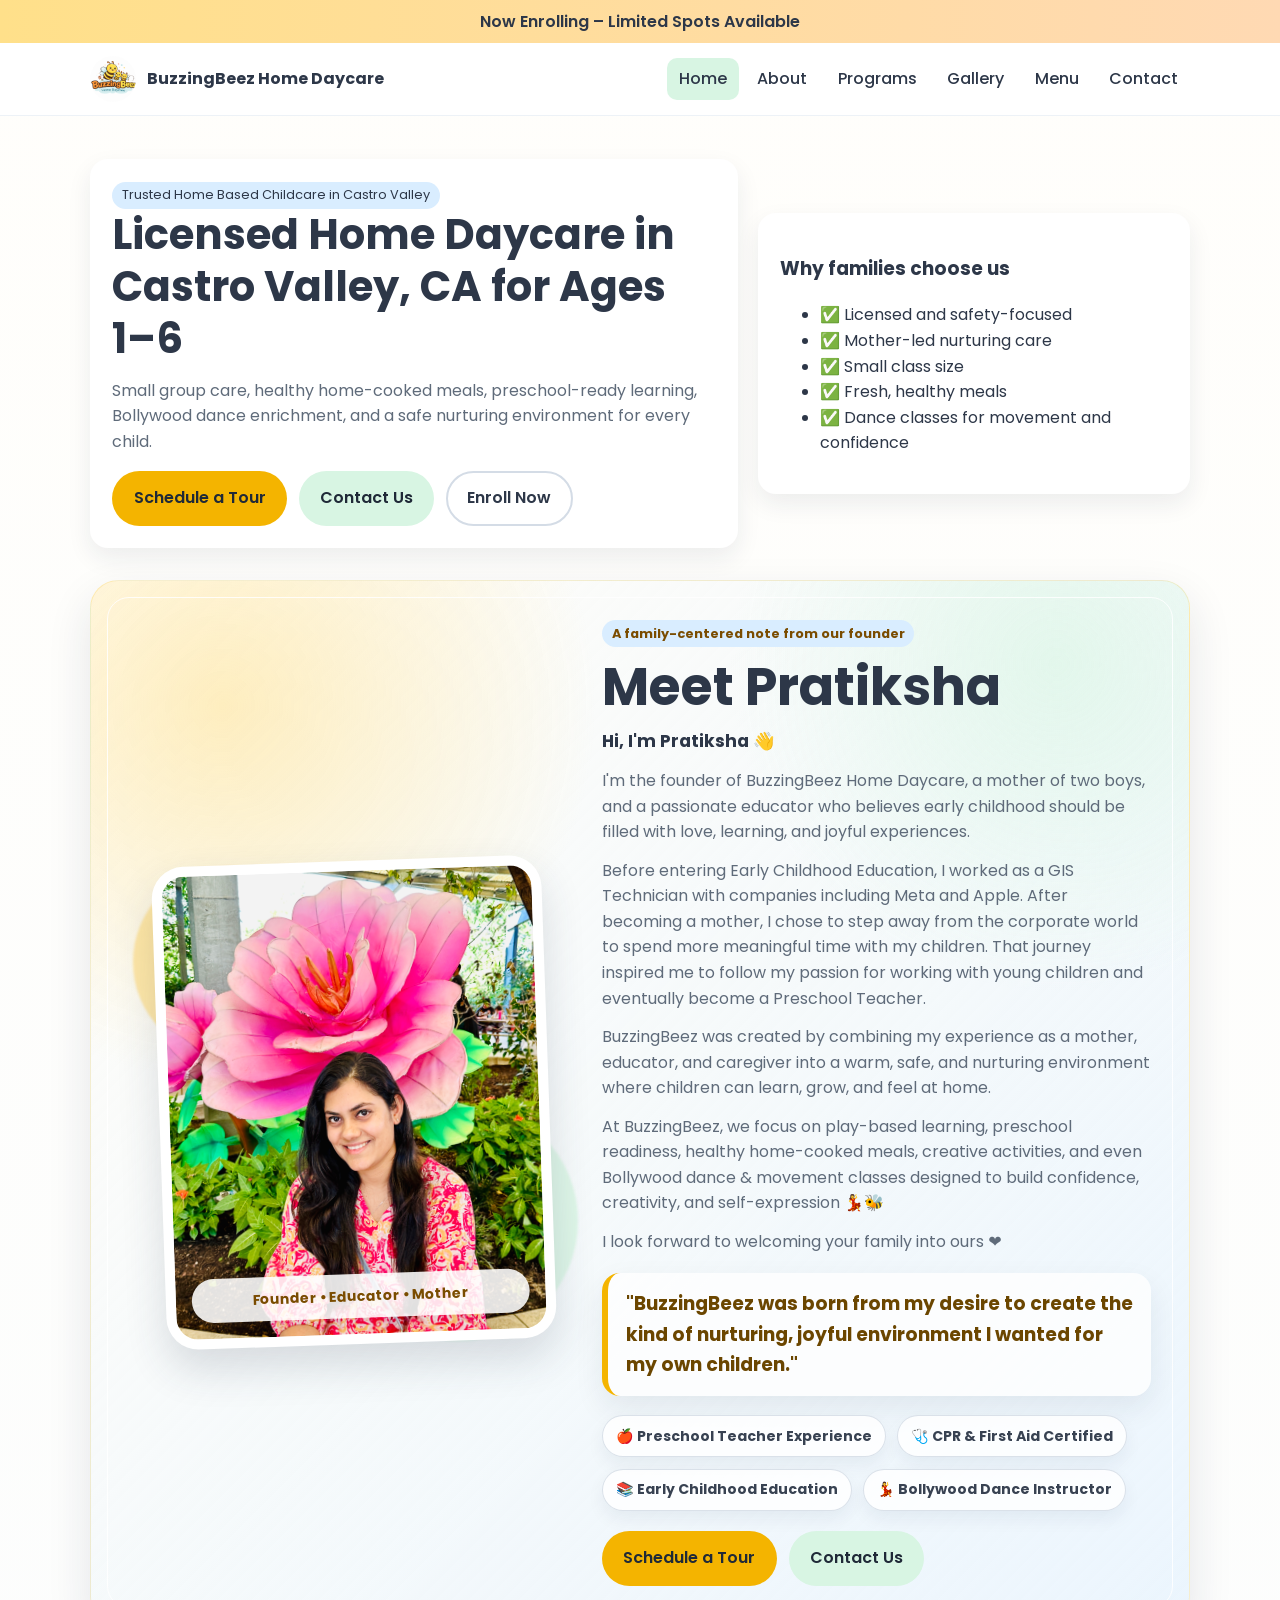
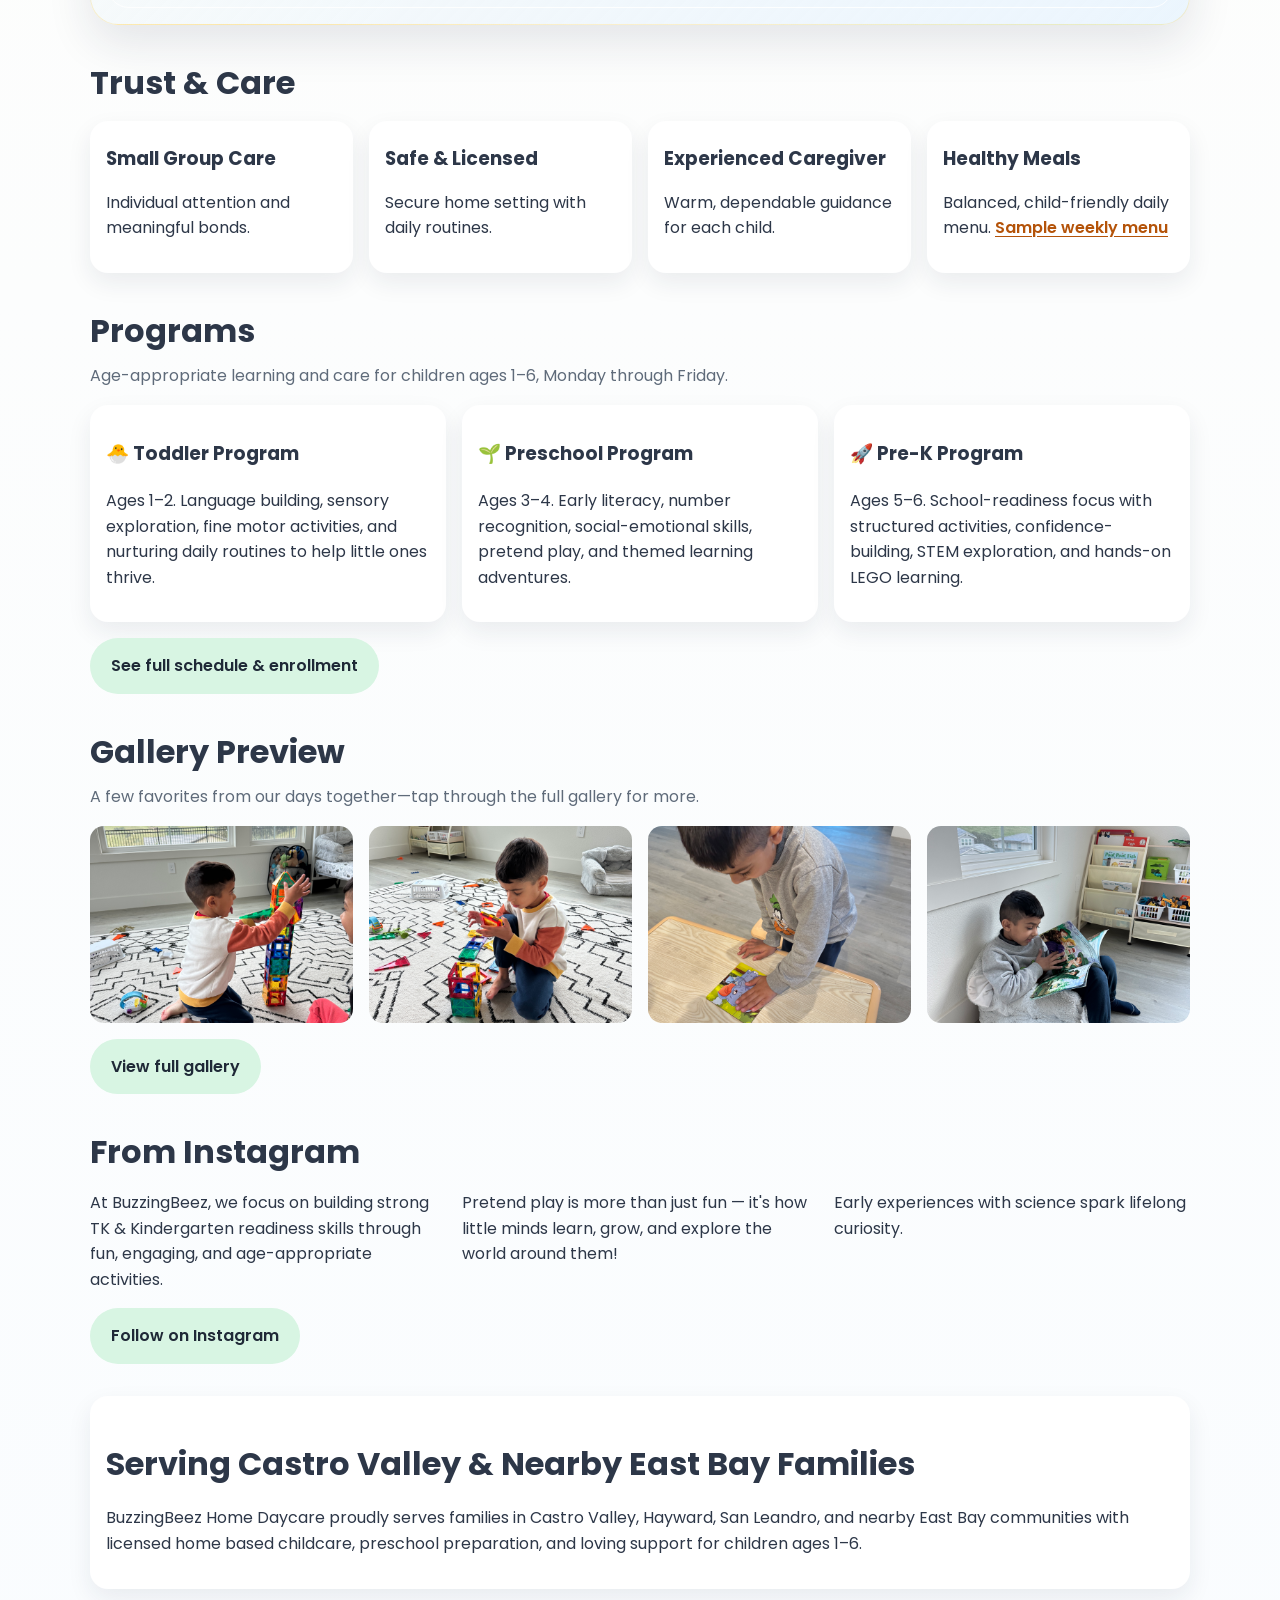
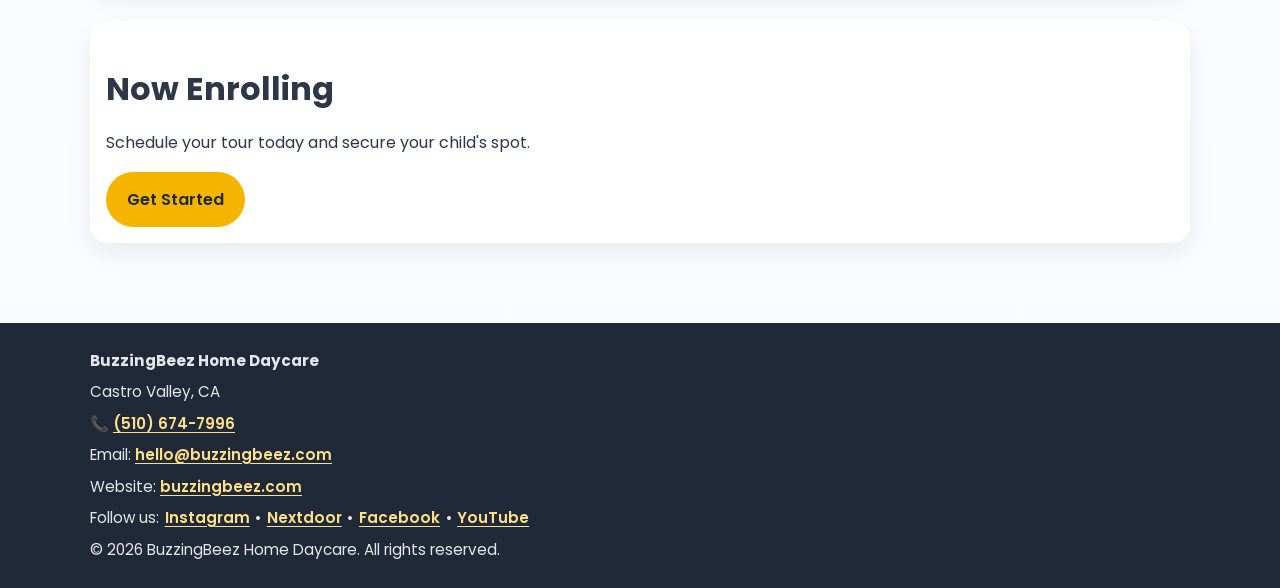
==== commit ddca1fcf: "Remove month from enrollment copy Keep the banner evergreen so it does not go stale after October 20" ====
--- a/index.html
+++ b/index.html
@@ -50,7 +50,7 @@
 </script>
 </head>
 <body>
-  <div class="banner">Now Enrolling for October 2026 – Limited Spots Available</div>
+  <div class="banner">Now Enrolling – Limited Spots Available</div>
   <header class="site-header"><div class="container header-inner"><a class="brand" href="index.html"><img src="assets/logo.png" alt="BuzzingBeez logo"><span>BuzzingBeez Home Daycare</span></a><button class="menu-toggle" aria-label="Open menu" aria-expanded="false">☰</button><nav class="nav-links"><a class="active" href="index.html">Home</a><a href="about.html">About</a><a href="programs.html">Programs</a><a href="gallery.html">Gallery</a><a href="menu.html">Menu</a><a href="contact.html">Contact</a></nav></div></header>
   <main class="container">
     <section class="hero"><div class="hero-card fade-in"><span class="badge">Trusted Home Based Childcare in Castro Valley</span><h1>Licensed Home Daycare in Castro Valley, CA for Ages 1–6</h1><p>Small group care, healthy home-cooked meals, preschool-ready learning, Bollywood dance enrichment, and a safe nurturing environment for every child.</p><div class="btn-row"><a class="btn btn-primary" href="contact.html">Schedule a Tour</a><a class="btn btn-secondary" href="contact.html">Contact Us</a><a class="btn btn-outline" href="contact.html#inquiry-form">Enroll Now</a></div></div><div class="hero-card fade-in"><h3>Why families choose us</h3><ul><li>✅ Licensed and safety-focused</li><li>✅ Mother-led nurturing care</li><li>✅ Small class size</li><li>✅ Fresh, healthy meals</li><li>✅ Dance classes for movement and confidence</li></ul></div></section>
@@ -121,7 +121,7 @@
 
     <section class="section fade-in"><div class="card"><h2>Serving Castro Valley & Nearby East Bay Families</h2><p>BuzzingBeez Home Daycare proudly serves families in Castro Valley, Hayward, San Leandro, and nearby East Bay communities with licensed home based childcare, preschool preparation, and loving support for children ages 1–6.</p></div></section>
 
-    <section class="section fade-in"><div class="card"><h2>Now Enrolling for October 2026</h2><p>Schedule your tour today and secure your child's spot.</p><a class="btn btn-primary" href="contact.html">Get Started</a></div></section>
+    <section class="section fade-in"><div class="card"><h2>Now Enrolling</h2><p>Schedule your tour today and secure your child's spot.</p><a class="btn btn-primary" href="contact.html">Get Started</a></div></section>
   </main>
   <a class="mobile-sticky-cta" href="contact.html">Schedule a Tour</a>
   <footer class="site-footer">
